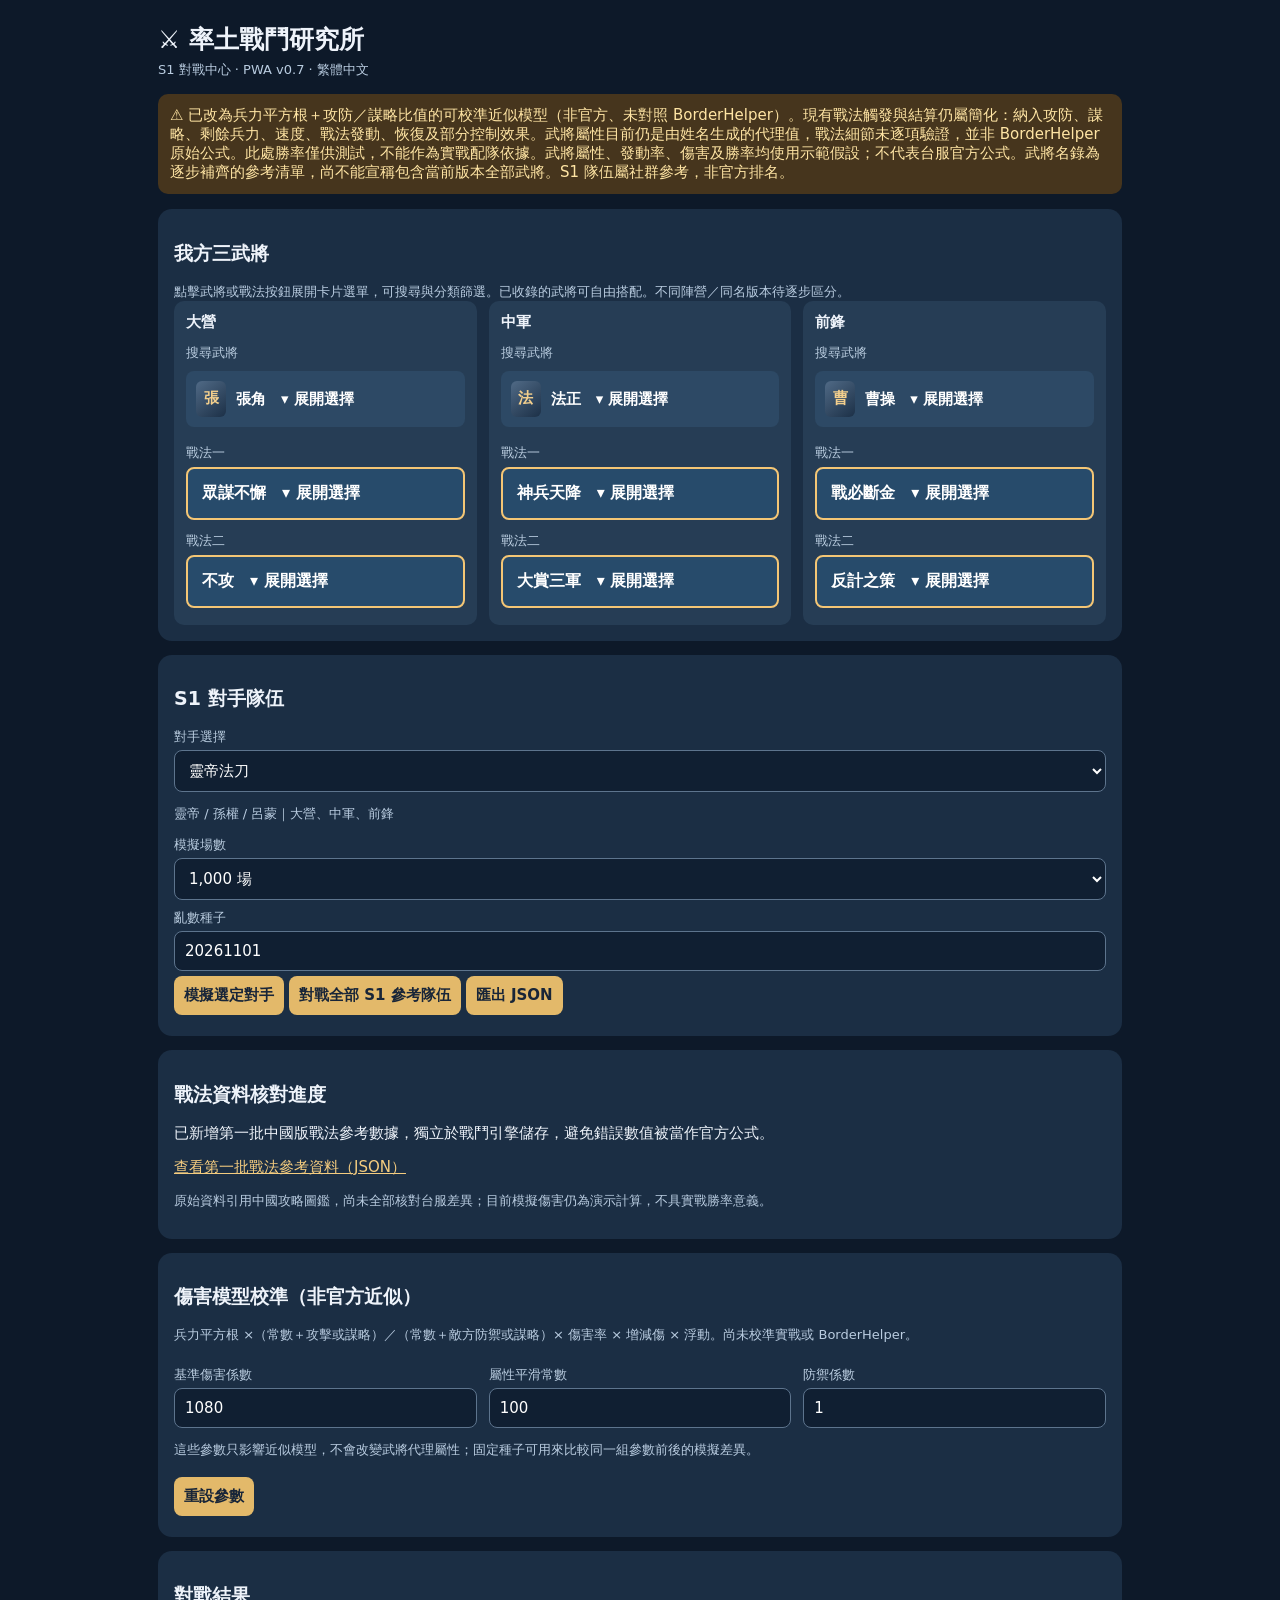
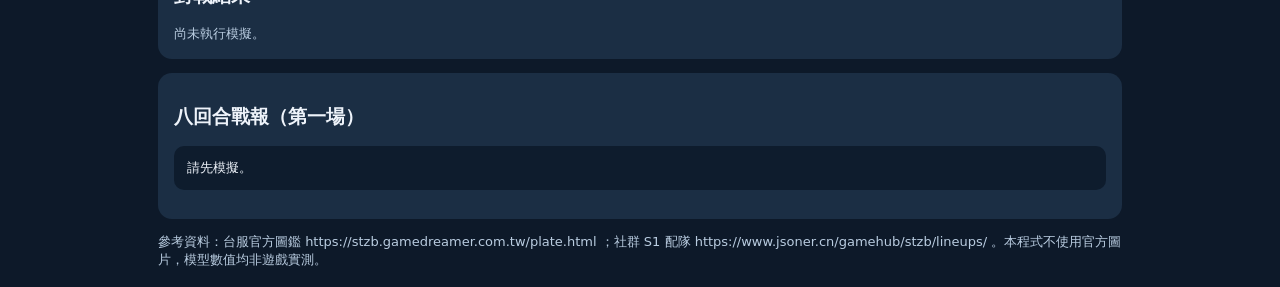
==== stzb-pwa/index.html @ 6e1d0555 "Add interactive calibration controls to experimental sqrt-damage engine" ====
<!doctype html><html lang="zh-Hant"><head><meta charset="utf-8"><meta name="viewport" content="width=device-width,initial-scale=1"><meta name="theme-color" content="#182b43"><link rel="manifest" href="./manifest.webmanifest"><link rel="icon" href="./icon.svg"><title>率土戰鬥研究所 S1</title><style>
*{box-sizing:border-box}body{margin:0;background:#0d1929;color:#eef3fa;font:15px system-ui,'Noto Sans TC',sans-serif}main{max-width:1000px;margin:auto;padding:18px}h1{font-size:25px;margin:5px 0}h2{font-size:19px}section{background:#1b2e44;padding:16px;border-radius:14px;margin:14px 0}label{display:block;color:#b9ccdf;font-size:13px;margin:9px 0 4px}select,input,button{padding:10px;border-radius:8px;border:1px solid #5d748d;font:inherit}select,input{width:100%;background:#101f32;color:white}button{background:#e3b96a;color:#182538;border:0;font-weight:700;cursor:pointer;margin:5px 5px 5px 0}.grid{display:grid;grid-template-columns:repeat(3,minmax(0,1fr));gap:12px}.unit{background:#263d55;border-radius:10px;padding:12px}.muted{color:#b9cce0;font-size:13px}.warn{background:#46351d;padding:12px;border-radius:10px;color:#ffe5a4}.stats{display:flex;flex-wrap:wrap;gap:12px}.stat{background:#29445e;border-radius:9px;padding:12px;min-width:130px}.stat strong{display:block;font-size:22px}pre{white-space:pre-wrap;background:#0e1c2d;padding:13px;border-radius:10px;max-height:600px;overflow:auto;font-size:13px}table{width:100%;border-collapse:collapse;font-size:13px}td,th{padding:8px;border-bottom:1px solid #466078;text-align:left}small{color:#c9d6e2}@media(max-width:720px){.grid{grid-template-columns:1fr}h1{font-size:22px}}</style><style>.heroPick{background:#2d4965;color:white;width:100%;text-align:left}.heroOverlay{position:fixed;inset:0;background:#07101ce8;z-index:99;display:none;padding:15px;overflow:auto}.heroPanel{max-width:780px;margin:auto;background:#1b2e44;padding:16px;border-radius:15px}.heroCards{display:grid;grid-template-columns:repeat(auto-fill,minmax(105px,1fr));gap:9px;max-height:65vh;overflow:auto}.heroCard{display:flex;flex-direction:column;align-items:center;gap:7px;background:#29415b;color:#fff;border:1px solid #5c7794}.heroFace{display:grid;place-items:center;background:linear-gradient(140deg,#506a86,#1c3047);color:#f3cf8d;width:70px;height:80px;font-size:25px;border-radius:6px}.heroPick .heroFace{display:inline-grid;width:30px;height:36px;font-size:15px;margin-right:10px}.heroTabs{display:flex;flex-wrap:wrap;gap:4px}.heroTabs button{background:#304b68;color:white}.heroTabs .on{background:#e3b96a;color:#182538}</style><style>#team select[id^="t"]{display:none!important}.tacticPick{display:block!important;border:2px solid #f4c675!important;padding:14px!important;font-size:16px!important;background:#274b6b!important;color:#fff!important}#team .unit label{margin-top:12px}</style><script src="./battle-engine.js"></script></head><body><main><h1>⚔️ 率土戰鬥研究所</h1><div class="muted">S1 對戰中心 · PWA v0.7 · 繁體中文</div><p class="warn">⚠️ 已改為兵力平方根＋攻防／謀略比值的可校準近似模型（非官方、未對照 BorderHelper）。現有戰法觸發與結算仍屬簡化：納入攻防、謀略、剩餘兵力、速度、戰法發動、恢復及部分控制效果。武將屬性目前仍是由姓名生成的代理值，戰法細節未逐項驗證，並非 BorderHelper 原始公式。此處勝率僅供測試，不能作為實戰配隊依據。武將屬性、發動率、傷害及勝率均使用示範假設；不代表台服官方公式。武將名錄為逐步補齊的參考清單，尚不能宣稱包含當前版本全部武將。S1 隊伍屬社群參考，非官方排名。</p>
<section><h2>我方三武將</h2><div class="muted">點擊武將或戰法按鈕展開卡片選單，可搜尋與分類篩選。已收錄的武將可自由搭配。不同陣營／同名版本待逐步區分。</div><div class="grid" id="team"></div></section>
<section><h2>S1 對手隊伍</h2><label>對手選擇</label><select id="enemy"></select><p class="muted" id="enemyinfo"></p><label>模擬場數</label><select id="runs"><option value="1">1 場</option><option value="100">100 場</option><option value="1000" selected>1,000 場</option></select><label>亂數種子</label><input id="seed" type="number" value="20261101"><button id="run">模擬選定對手</button><button id="all">對戰全部 S1 參考隊伍</button><button id="export">匯出 JSON</button></section>
<section><h2>戰法資料核對進度</h2><p>已新增第一批中國版戰法參考數據，獨立於戰鬥引擎儲存，避免錯誤數值被當作官方公式。</p><p><a style="color:#f4cc7f" href="./tactic-reference-batch1.json" target="_blank" rel="noopener">查看第一批戰法參考資料（JSON）</a></p><p class="muted">原始資料引用中國攻略圖鑑，尚未全部核對台服差異；目前模擬傷害仍為演示計算，不具實戰勝率意義。</p></section><section><h2>傷害模型校準（非官方近似）</h2><p class="muted">兵力平方根 ×（常數＋攻擊或謀略）／（常數＋敵方防禦或謀略）× 傷害率 × 增減傷 × 浮動。尚未校準實戰或 BorderHelper。</p><div class="grid"><div><label for="calBase">基準傷害係數</label><input id="calBase" type="number" min="100" max="5000" step="10" value="1080"></div><div><label for="calOffset">屬性平滑常數</label><input id="calOffset" type="number" min="1" max="1000" value="100"></div><div><label for="calDef">防禦係數</label><input id="calDef" type="number" min="0.1" max="5" step="0.05" value="1"></div></div><p class="muted">這些參數只影響近似模型，不會改變武將代理屬性；固定種子可用來比較同一組參數前後的模擬差異。</p><button type="button" id="resetCalibration">重設參數</button></section><section><h2>對戰結果</h2><div id="results" class="muted">尚未執行模擬。</div></section><section><h2>八回合戰報（第一場）</h2><pre id="report">請先模擬。</pre></section>
<footer class="muted">參考資料：台服官方圖鑑 https://stzb.gamedreamer.com.tw/plate.html ；社群 S1 配隊 https://www.jsoner.cn/gamehub/stzb/lineups/ 。本程式不使用官方圖片，模型數值均非遊戲實測。</footer></main><script>
'use strict';
const names='夏侯惇XP,獻帝,十常侍,呂布,蔡文姬,貂蟬,袁紹,盧植,張角,董卓,賈詡,馬超,甄洛,劉備,諸葛亮,趙雲,張飛,曹操,荀彧,曹丕,關羽,張遼,王異,張春華,孫權,周瑜,周姬,孫堅,甘寧,呂蒙,孫尚香,何太后,王美人,皇甫嵩,朱儁,張奐,鮑信,董姬,嚴氏,法正,太史慈,靈帝,黃月英,陸遜,周泰,陸抗,祝融夫人,馬雲祿,郭嘉,張寧,張梁,司馬懿,龐統,姜維,黃忠,馬岱,馬良,魏延,曹純,張繡,木鹿大王,卞夫人,郝昭,張機,陳宮,沮授,公孫瓚,高順,張郃,許褚,典韋,徐晃,夏侯惇,夏侯淵,郭皇后,大喬,小喬,魯肅,程普,呂蒙,孫策,凌統,周瑜,朱然,孫魯班,陳到,關銀屏,徐庶,馬謖,張任,顏良,文醜,田豐,華雄,李儒,華佗,于吉,左慈,張寶'.split(',').filter((x,i,a)=>a.indexOf(x)===i).sort((a,b)=>a.localeCompare(b,'zh-Hant'));
const tactics='無,戰必斷金,不攻,反計之策,三軍之眾,大賞三軍,神兵天降,眾謀不懈,渾水摸魚,避其鋒芒,楚歌四起,十面埋伏,道行險阻,掎角之勢,重整旗鼓,步步為營,妖術,先驅突擊,健卒不殆,壘實迎擊,兼弱攻昧,河內世澤,桃園結義,回馬,始計,絕水遏敵,大火,伐謀,長兵方陣,攻其不備'.split(',');
const opponents=[
{name:'靈帝法刀',g:['靈帝','孫權','呂蒙'],t:[['道行險阻','兼弱攻昧'],['神兵天降','大賞三軍'],['反計之策','掎角之勢']]},
{name:'蜀步續航',g:['黃月英','劉備','趙雲'],t:[['重整旗鼓','避其鋒芒'],['步步為營','妖術'],['健卒不殆','壘實迎擊']]},
{name:'吳弓都督',g:['周瑜','陸遜','呂蒙'],t:[['楚歌四起','十面埋伏'],['渾水摸魚','大火'],['反計之策','掎角之勢']]},
{name:'靈帝孫權朱儁',g:['靈帝','孫權','朱儁'],t:[['伐謀','掎角之勢'],['神兵天降','大賞三軍'],['戰必斷金','道行險阻']]},
{name:'甄洛陸抗周泰',g:['甄洛','陸抗','周泰'],t:[['河內世澤','三軍之眾'],['桃園結義','反計之策'],['壘實迎擊','回馬']]},
{name:'十常侍甄洛祝融',g:['十常侍','甄洛','祝融夫人'],t:[['道行險阻','河內世澤'],['大賞三軍','反計之策'],['先驅突擊','健卒不殆']]},
{name:'靈帝呂蒙何太后',g:['靈帝','呂蒙','何太后'],t:[['道行險阻','兼弱攻昧'],['反計之策','掎角之勢'],['神兵天降','大賞三軍']]}
];
const $=s=>document.querySelector(s);const escape=s=>String(s).replace(/[&<>"']/g,c=>({'&':'&amp;','<':'&lt;','>':'&gt;','"':'&quot;',"'":'&#39;'}[c]));const opt=(a,v)=>a.map(x=>'<option '+(x===v?'selected':'')+'>'+escape(x)+'</option>').join('');
const defaults=[['張角','眾謀不懈','不攻'],['法正','神兵天降','大賞三軍'],['曹操','戰必斷金','反計之策']];
$('#team').innerHTML=defaults.map((d,i)=>'<div class="unit"><strong>'+['大營','中軍','前鋒'][i]+'</strong><label>搜尋武將</label><input list="heroes" id="g'+i+'" value="'+d[0]+'"><label>戰法一</label><select id="t'+i+'a">'+opt(tactics,d[1])+'</select><label>戰法二</label><select id="t'+i+'b">'+opt(tactics,d[2])+'</select></div>').join('');
const dl=document.createElement('datalist');dl.id='heroes';dl.innerHTML=names.map(x=>'<option value="'+escape(x)+'"></option>').join('');document.body.append(dl);
$('#enemy').innerHTML=opponents.map((o,i)=>'<option value="'+i+'">'+o.name+'</option>').join('');
$('#enemy').onchange=()=>{let o=opponents[+$('#enemy').value];$('#enemyinfo').textContent=o.g.join(' / ')+'｜大營、中軍、前鋒'};
$('#enemy').onchange();
function rng(seed){return()=>{seed=(Math.imul(1664525,seed)+1013904223)>>>0;return seed/4294967296}}
function model(team,op,r,verbose){return window.BattleEngine.simulate(team,op,r,verbose,{base:+$('#calBase').value,offset:+$('#calOffset').value,defenseFactor:+$('#calDef').value})}
$('#resetCalibration').onclick=()=>{$('#calBase').value=1080;$('#calOffset').value=100;$('#calDef').value=1};let latest=null;function teamNow(){let t=defaults.map((_,i)=>({name:$('#g'+i).value.trim(),tactics:[$('#t'+i+'a').value,$('#t'+i+'b').value]}));if(t.some(x=>!names.includes(x.name)))throw Error('請從已收錄武將名錄選擇有效武將');if(new Set(t.map(x=>x.name)).size!==3)throw Error('三名武將不可重複');return t}
function calculate(all){let team;try{team=teamNow()}catch(e){alert(e.message);return}let n=+$('#runs').value,seed=Number($('#seed').value)||1,targets=all?opponents:[opponents[+$('#enemy').value]],records=[];for(let j=0;j<targets.length;j++){let o=targets[j],r=rng(seed+j*100003),wins=0,draws=0,dmg=0,remain=0,first=null;for(let k=0;k<n;k++){let x=model(team,o,r,k===0);if(!first)first=x;wins+=x.win?1:0;draws+=x.draw?1:0;dmg+=x.ownDamage;remain+=x.ownHp}records.push({name:o.name,enemy:o.g,winRate:wins/n,drawRate:draws/n,meanDamage:Math.round(dmg/n),meanRemaining:Math.round(remain/n),first})}
latest={version:'0.7-sqrt-approximation',calibration:{base:+$('#calBase').value,offset:+$('#calOffset').value,defenseFactor:+$('#calDef').value},disclaimer:'全部傷害與勝率為未經驗證的示範模型，戰法標籤不等於實際模擬效果，不可視為台服真實勝率',team,seed,runs:n,records};$('#results').innerHTML='<div class="muted">下列勝率只反映示範引擎，不代表遊戲實戰。</div><table><thead><tr><th>對手</th><th>模型勝率*</th><th>平均傷害</th><th>剩餘兵力</th></tr></thead><tbody>'+records.map(x=>'<tr><td>'+escape(x.name)+'</td><td>'+Math.round(x.winRate*100)+'%</td><td>'+x.meanDamage+'</td><td>'+x.meanRemaining+'</td></tr>').join('')+'</tbody></table><small>*示範模型：以八回合後雙方剩餘兵力比較，不是遊戲實際勝負判定。</small>';$('#report').textContent=records[0].first.log.join('\n')+'\n\n我方剩餘：'+records[0].first.ownHp+'；敵方剩餘：'+records[0].first.enemyHp;}
$('#run').onclick=()=>calculate(false);$('#all').onclick=()=>calculate(true);$('#export').onclick=()=>{if(!latest){alert('請先執行模擬');return}let u=URL.createObjectURL(new Blob([JSON.stringify(latest,null,2)],{type:'application/json'})),a=document.createElement('a');a.href=u;a.download='stzb-s1-experimental-report.json';a.click();setTimeout(()=>URL.revokeObjectURL(u),1000)};
if('serviceWorker'in navigator)navigator.serviceWorker.register('./sw.js').catch(()=>{});
</script><script>
(function(){
const factions={魏:'夏侯惇XP 曹操 曹丕 曹純 夏侯惇 夏侯淵 郭嘉 荀彧 司馬懿 張遼 張春華 王異 典韋 許褚 徐晃 張郃 卞夫人 郝昭',蜀:'劉備 諸葛亮 趙雲 張飛 關羽 黃月英 龐統 姜維 黃忠 馬岱 馬良 魏延 徐庶 關銀屏 法正 馬雲祿',吳:'孫權 周瑜 孫堅 甘寧 呂蒙 孫尚香 陸遜 周泰 陸抗 大喬 小喬 魯肅 程普 孫策 凌統 朱然 太史慈',群:'呂布 貂蟬 袁紹 張角 董卓 賈詡 張寧 張梁 張寶 公孫瓚 沮授 田豐 顏良 文醜 華雄 李儒 陳宮 高順 張繡 木鹿大王 祝融夫人',漢:'靈帝 獻帝 十常侍 蔡文姬 何太后 皇甫嵩 朱儁 盧植 張機'};
const faction=n=>Object.keys(factions).find(k=>factions[k].split(' ').includes(n))||'其他';
const modal=document.createElement('div');modal.className='heroOverlay';modal.innerHTML='<div class="heroPanel"><h2>選擇武將 <button id="closeHero" style="float:right">關閉 ✕</button></h2><input id="findHero" placeholder="搜尋武將名稱"><div class="heroTabs" id="heroTabs"></div><div class="heroCards" id="heroCards"></div><p class="muted">卡面圖片待確認來源及使用授權，可自行為武將上傳遊戲截圖作為本機卡面；圖片僅儲存在此瀏覽器，不會上傳 GitHub。目前先試接中國攻略站可核對的夏侯惇XP（節氣畫像）參考圖，可能因來源防盜鏈而無法顯示；其他武將仍待逐一對照。圖片著作權屬原權利人。<input type="file" id="heroPhoto" accept="image/*" style="display:none"><button id="uploadHeroPhoto" type="button">為選中武將加入照片</button><span id="photoStatus"></span></p></div>';document.body.append(modal);
let slot=0,group='全部',selectedHero='張角';const externalPortraits={'夏侯惇XP':'https://media.9game.cn/gamebase/20250611/32ca6a79d7a14cb3b407dc1818ef8826.jpg'};const photos=()=>{try{return JSON.parse(localStorage.getItem('stzbHeroPhotos')||'{}')}catch{return {}}};const face=n=>{const src=photos()[n]||externalPortraits[n];return src?'<img src="'+src+'" alt="'+n+' 參考圖片" loading="lazy" referrerpolicy="no-referrer" onerror="this.replaceWith(document.createTextNode(this.alt.slice(0,1)))" style="width:100%;height:100%;object-fit:cover;border-radius:6px">':n[0]};
document.querySelectorAll('#team input[id^="g"]').forEach(inp=>{const b=document.createElement('button');b.type='button';b.className='heroPick';b.innerHTML='<span class="heroFace">'+face(inp.value)+'</span><span>'+inp.value+'　▾ 展開選擇</span>';inp.type='hidden';inp.after(b);b.onclick=()=>{slot=Number(inp.id.slice(1));group='全部';document.querySelector('#findHero').value='';draw();modal.style.display='block'};});
function draw(){const q=document.querySelector('#findHero').value.trim();document.querySelector('#heroTabs').innerHTML=['全部','魏','蜀','吳','群','漢','其他'].map(k=>'<button data-f="'+k+'" class="'+(k===group?'on':'')+'">'+k+'</button>').join('');document.querySelector('#heroCards').innerHTML=names.filter(n=>(group==='全部'||faction(n)===group)&&n.includes(q)).map(n=>'<button class="heroCard" data-name="'+n+'"><span class="heroFace">'+n[0]+'</span><b>'+n+'</b><small>'+faction(n)+'</small></button>').join('')||'查無武將';}
document.querySelector('#heroTabs').onclick=e=>{const b=e.target.closest('[data-f]');if(b){group=b.dataset.f;draw()}};
document.querySelector('#heroCards').onclick=e=>{const b=e.target.closest('[data-name]');if(!b)return;const n=b.dataset.name;selectedHero=n;const inp=document.querySelector('#g'+slot);inp.value=n;inp.nextElementSibling.innerHTML='<span class="heroFace">'+face(n)+'</span><span>'+n+'　▾ 展開選擇</span>';modal.style.display='none'};
document.querySelector('#uploadHeroPhoto').onclick=()=>{selectedHero=document.querySelector('#g'+slot).value;document.querySelector('#heroPhoto').click()};document.querySelector('#heroPhoto').onchange=async e=>{const file=e.target.files[0];if(!file)return;if(!file.type.startsWith('image/')){alert('請選擇圖片');return}try{const bitmap=await createImageBitmap(file),canvas=document.createElement('canvas');const scale=Math.min(1,240/bitmap.width,320/bitmap.height);canvas.width=Math.max(1,Math.round(bitmap.width*scale));canvas.height=Math.max(1,Math.round(bitmap.height*scale));canvas.getContext('2d').drawImage(bitmap,0,0,canvas.width,canvas.height);bitmap.close();const all=photos();all[selectedHero]=canvas.toDataURL('image/jpeg',.68);localStorage.setItem('stzbHeroPhotos',JSON.stringify(all));document.querySelector('#photoStatus').textContent=' 已儲存 '+selectedHero+' 的本機照片';draw();document.querySelectorAll('#team input[id^="g"]').forEach(inp=>{inp.nextElementSibling.querySelector('.heroFace').innerHTML=face(inp.value)})}catch(err){alert('圖片儲存失敗，可能是瀏覽器儲存空間不足')}};document.querySelector('#findHero').oninput=draw;document.querySelector('#closeHero').onclick=()=>modal.style.display='none';modal.onclick=e=>{if(e.target===modal)modal.style.display='none'};
})();
</script><style>
.tacticPick{width:100%;text-align:left;background:#304d6a;color:#fff;display:flex;align-items:center;justify-content:space-between}.tacticOverlay{position:fixed;inset:0;background:#07101ce8;z-index:110;display:none;padding:14px;overflow:auto}.tacticPanel{max-width:820px;margin:auto;background:#1b2e44;border-radius:16px;padding:16px}.tacticFilters{display:flex;gap:6px;flex-wrap:wrap;margin:8px 0}.tacticFilters button{background:#344f6c;color:white;padding:8px}.tacticFilters button.on{background:#e3b96a;color:#152334}.tacticCards{display:grid;grid-template-columns:repeat(auto-fill,minmax(170px,1fr));gap:9px;max-height:50vh;overflow:auto}.tacticCard{background:#29435d;color:white;border:1px solid #58738e;text-align:left;min-height:85px}.tacticCard b,.tacticCard small{display:block}.tacticCard small{font-size:12px;color:#d3dce6;margin-top:5px}
.tacticCard{display:flex;flex-direction:column;gap:5px;align-items:flex-start;min-height:165px;border-radius:12px;background:linear-gradient(145deg,#365978,#1d344d);border:1px solid #7790a6}.tacticIcon{display:grid;place-items:center;font-size:30px;width:50px;height:50px;border:1px solid #94a7ba;border-radius:11px;background:#0f233a}.tacticExplanation{line-height:1.4;color:#e3edf7!important}.tacticStatus{margin-top:auto;color:#f3cb81!important}.tacticCards{grid-template-columns:repeat(auto-fill,minmax(175px,1fr))}.tacticCard:focus-visible{outline:3px solid #f4c675}
</style><script>
(function(){
const meta={
'無':['無','無','無','選擇不裝備戰法'],
'戰必斷金':['指揮','無','減益／控制','前3回合使敵軍群體機率陷入怯戰，無法普通攻擊'],
'大賞三軍':['指揮','無','增益','前3回合提高我軍群體攻擊與策略攻擊傷害'],
'三軍之眾':['主動','恢復','增益','需準備，對我軍單體進行多次兵力恢復'],
'壘實迎擊':['被動','恢復','增益／減益／控制','受普通攻擊時可恢復、淨化負面狀態、規避傷害，前鋒或中軍可援護'],
'河內世澤':['主動','複合','傷害／減益／控制／持續傷害','隨機施放兩組戰法效果，可能含策略傷害及控制'],
'桃園結義':['指揮','恢復／謀略','傷害／增益／援護','前4回合恢復；後4回合攻擊兵力最低敵方；同陣營時觸發交替援護；各服版本數值與傷害屬性可能不同']
};
const typeOpts=['全部','主動','被動','指揮','追擊','無','待核對'],damageOpts=['全部','物理','謀略','恢復','無'],effectOpts=['全部','傷害','增益','減益','控制','持續傷害','反擊','無'];
const overlay=document.createElement('div');overlay.className='tacticOverlay';overlay.innerHTML='<div class="tacticPanel"><h2>選擇戰法 <button id="closeTactic" style="float:right">關閉 ✕</button></h2><input id="findTactic" placeholder="搜尋戰法名稱"><label>戰法類型</label><div id="typeTabs" class="tacticFilters"></div><label>傷害／效果類型</label><div id="damageTabs" class="tacticFilters"></div><label>增益／減益類型</label><div id="effectTabs" class="tacticFilters"></div><div class="tacticCards" id="tacticCards"></div><p class="muted">目前僅6項戰法對照外部圖鑑，其他顯示「待核對」，並不代表戰法不存在。圖示是自製分類符號，不是遊戲官方圖案。跨服版本效果可能有差異；本模擬引擎尚未據此更新計算公式。</p></div>';document.body.append(overlay);
let current=null,kind='全部',damage='全部',effect='全部';
document.querySelectorAll('#team select[id^="t"]').forEach(sel=>{const b=document.createElement('button');b.type='button';b.className='tacticPick';b.textContent=sel.value+'　▾ 展開選擇';sel.style.display='none';sel.after(b);b.onclick=()=>{current=sel;kind='全部';damage='全部';effect='全部';document.querySelector('#findTactic').value='';render();overlay.style.display='block'}});
function buttons(id,arr,value,key){document.querySelector(id).innerHTML=arr.map(x=>'<button type="button" data-'+key+'="'+x+'" class="'+(x===value?'on':'')+'">'+x+'</button>').join('')}
function render(){buttons('#typeTabs',typeOpts,kind,'kind');buttons('#damageTabs',damageOpts,damage,'damage');buttons('#effectTabs',effectOpts,effect,'effect');const q=document.querySelector('#findTactic').value.trim();document.querySelector('#tacticCards').innerHTML=tactics.filter(n=>{const m=meta[n]||['待核對','待核對','待核對','資料尚待逐條核實'];return n.includes(q)&&(kind==='全部'||m[0]===kind)&&(damage==='全部'||m[1].includes(damage))&&(effect==='全部'||m[2].includes(effect))}).map(n=>{const m=meta[n]||['待核對','待核對','待核對','資料尚待逐條核實'];return '<button type="button" class="tacticCard" data-tactic="'+n+'"><span class="tacticIcon">'+(m[0]==='待核對'?'❔':m[1].includes('恢復')?'💚':m[2].includes('控制')?'🌀':m[2].includes('傷害')?'⚔️':m[2].includes('增益')?'🛡️':'📜')+'</span><b>'+n+'</b><small>'+m.slice(0,3).join(' · ')+'</small><small class="tacticExplanation">'+m[3]+'</small><small class="tacticStatus">'+(m[0]==='待核對'?'待核對':'已對照參考圖鑑')+'</small></button>'}).join('')||'<p class="muted">找不到符合條件的戰法</p>'}
document.querySelector('#typeTabs').onclick=e=>{const b=e.target.closest('[data-kind]');if(b){kind=b.dataset.kind;render()}};
document.querySelector('#damageTabs').onclick=e=>{const b=e.target.closest('[data-damage]');if(b){damage=b.dataset.damage;render()}};
document.querySelector('#effectTabs').onclick=e=>{const b=e.target.closest('[data-effect]');if(b){effect=b.dataset.effect;render()}};
document.querySelector('#tacticCards').onclick=e=>{const b=e.target.closest('[data-tactic]');if(!b)return;current.value=b.dataset.tactic;current.nextElementSibling.textContent=current.value+'　▾ 展開選擇';overlay.style.display='none'};
document.querySelector('#findTactic').oninput=render;document.querySelector('#closeTactic').onclick=()=>overlay.style.display='none';overlay.onclick=e=>{if(e.target===overlay)overlay.style.display='none'};
})();
</script></body></html>
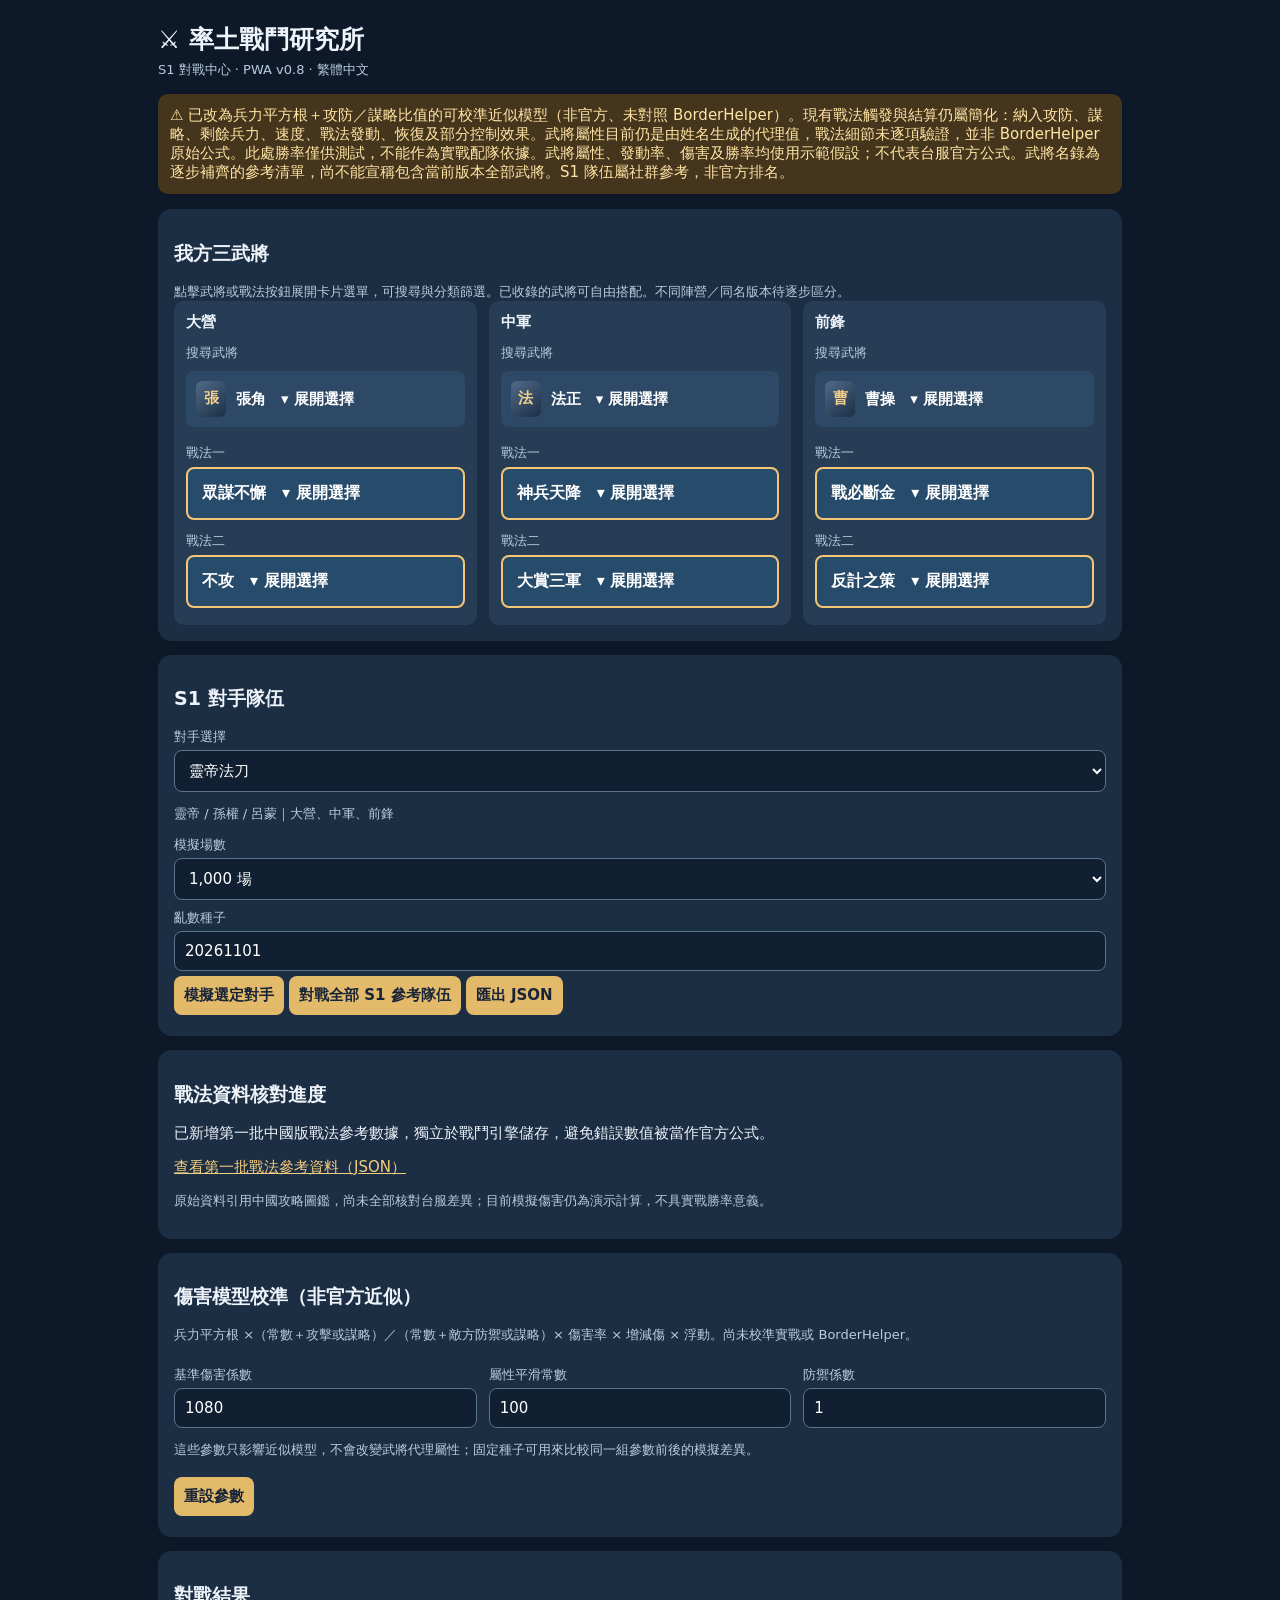
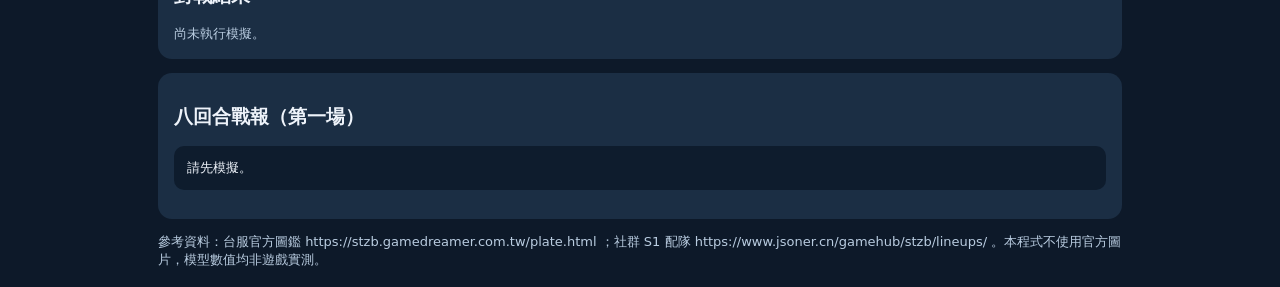
==== commit c298b3f8: "Add configurable enemy trio and tactic card pickers in battle simulator" ====
--- a/stzb-pwa/index.html
+++ b/stzb-pwa/index.html
@@ -1,7 +1,7 @@
 <!doctype html><html lang="zh-Hant"><head><meta charset="utf-8"><meta name="viewport" content="width=device-width,initial-scale=1"><meta name="theme-color" content="#182b43"><link rel="manifest" href="./manifest.webmanifest"><link rel="icon" href="./icon.svg"><title>率土戰鬥研究所 S1</title><style>
-*{box-sizing:border-box}body{margin:0;background:#0d1929;color:#eef3fa;font:15px system-ui,'Noto Sans TC',sans-serif}main{max-width:1000px;margin:auto;padding:18px}h1{font-size:25px;margin:5px 0}h2{font-size:19px}section{background:#1b2e44;padding:16px;border-radius:14px;margin:14px 0}label{display:block;color:#b9ccdf;font-size:13px;margin:9px 0 4px}select,input,button{padding:10px;border-radius:8px;border:1px solid #5d748d;font:inherit}select,input{width:100%;background:#101f32;color:white}button{background:#e3b96a;color:#182538;border:0;font-weight:700;cursor:pointer;margin:5px 5px 5px 0}.grid{display:grid;grid-template-columns:repeat(3,minmax(0,1fr));gap:12px}.unit{background:#263d55;border-radius:10px;padding:12px}.muted{color:#b9cce0;font-size:13px}.warn{background:#46351d;padding:12px;border-radius:10px;color:#ffe5a4}.stats{display:flex;flex-wrap:wrap;gap:12px}.stat{background:#29445e;border-radius:9px;padding:12px;min-width:130px}.stat strong{display:block;font-size:22px}pre{white-space:pre-wrap;background:#0e1c2d;padding:13px;border-radius:10px;max-height:600px;overflow:auto;font-size:13px}table{width:100%;border-collapse:collapse;font-size:13px}td,th{padding:8px;border-bottom:1px solid #466078;text-align:left}small{color:#c9d6e2}@media(max-width:720px){.grid{grid-template-columns:1fr}h1{font-size:22px}}</style><style>.heroPick{background:#2d4965;color:white;width:100%;text-align:left}.heroOverlay{position:fixed;inset:0;background:#07101ce8;z-index:99;display:none;padding:15px;overflow:auto}.heroPanel{max-width:780px;margin:auto;background:#1b2e44;padding:16px;border-radius:15px}.heroCards{display:grid;grid-template-columns:repeat(auto-fill,minmax(105px,1fr));gap:9px;max-height:65vh;overflow:auto}.heroCard{display:flex;flex-direction:column;align-items:center;gap:7px;background:#29415b;color:#fff;border:1px solid #5c7794}.heroFace{display:grid;place-items:center;background:linear-gradient(140deg,#506a86,#1c3047);color:#f3cf8d;width:70px;height:80px;font-size:25px;border-radius:6px}.heroPick .heroFace{display:inline-grid;width:30px;height:36px;font-size:15px;margin-right:10px}.heroTabs{display:flex;flex-wrap:wrap;gap:4px}.heroTabs button{background:#304b68;color:white}.heroTabs .on{background:#e3b96a;color:#182538}</style><style>#team select[id^="t"]{display:none!important}.tacticPick{display:block!important;border:2px solid #f4c675!important;padding:14px!important;font-size:16px!important;background:#274b6b!important;color:#fff!important}#team .unit label{margin-top:12px}</style><script src="./battle-engine.js"></script></head><body><main><h1>⚔️ 率土戰鬥研究所</h1><div class="muted">S1 對戰中心 · PWA v0.7 · 繁體中文</div><p class="warn">⚠️ 已改為兵力平方根＋攻防／謀略比值的可校準近似模型（非官方、未對照 BorderHelper）。現有戰法觸發與結算仍屬簡化：納入攻防、謀略、剩餘兵力、速度、戰法發動、恢復及部分控制效果。武將屬性目前仍是由姓名生成的代理值，戰法細節未逐項驗證，並非 BorderHelper 原始公式。此處勝率僅供測試，不能作為實戰配隊依據。武將屬性、發動率、傷害及勝率均使用示範假設；不代表台服官方公式。武將名錄為逐步補齊的參考清單，尚不能宣稱包含當前版本全部武將。S1 隊伍屬社群參考，非官方排名。</p>
+*{box-sizing:border-box}body{margin:0;background:#0d1929;color:#eef3fa;font:15px system-ui,'Noto Sans TC',sans-serif}main{max-width:1000px;margin:auto;padding:18px}h1{font-size:25px;margin:5px 0}h2{font-size:19px}section{background:#1b2e44;padding:16px;border-radius:14px;margin:14px 0}label{display:block;color:#b9ccdf;font-size:13px;margin:9px 0 4px}select,input,button{padding:10px;border-radius:8px;border:1px solid #5d748d;font:inherit}select,input{width:100%;background:#101f32;color:white}button{background:#e3b96a;color:#182538;border:0;font-weight:700;cursor:pointer;margin:5px 5px 5px 0}.grid{display:grid;grid-template-columns:repeat(3,minmax(0,1fr));gap:12px}.unit{background:#263d55;border-radius:10px;padding:12px}.muted{color:#b9cce0;font-size:13px}.warn{background:#46351d;padding:12px;border-radius:10px;color:#ffe5a4}.stats{display:flex;flex-wrap:wrap;gap:12px}.stat{background:#29445e;border-radius:9px;padding:12px;min-width:130px}.stat strong{display:block;font-size:22px}pre{white-space:pre-wrap;background:#0e1c2d;padding:13px;border-radius:10px;max-height:600px;overflow:auto;font-size:13px}table{width:100%;border-collapse:collapse;font-size:13px}td,th{padding:8px;border-bottom:1px solid #466078;text-align:left}small{color:#c9d6e2}@media(max-width:720px){.grid{grid-template-columns:1fr}h1{font-size:22px}}</style><style>.heroPick{background:#2d4965;color:white;width:100%;text-align:left}.heroOverlay{position:fixed;inset:0;background:#07101ce8;z-index:99;display:none;padding:15px;overflow:auto}.heroPanel{max-width:780px;margin:auto;background:#1b2e44;padding:16px;border-radius:15px}.heroCards{display:grid;grid-template-columns:repeat(auto-fill,minmax(105px,1fr));gap:9px;max-height:65vh;overflow:auto}.heroCard{display:flex;flex-direction:column;align-items:center;gap:7px;background:#29415b;color:#fff;border:1px solid #5c7794}.heroFace{display:grid;place-items:center;background:linear-gradient(140deg,#506a86,#1c3047);color:#f3cf8d;width:70px;height:80px;font-size:25px;border-radius:6px}.heroPick .heroFace{display:inline-grid;width:30px;height:36px;font-size:15px;margin-right:10px}.heroTabs{display:flex;flex-wrap:wrap;gap:4px}.heroTabs button{background:#304b68;color:white}.heroTabs .on{background:#e3b96a;color:#182538}</style><style>#team select[id^="t"],#customEnemyTeam select[id^="et"]{display:none!important}.tacticPick{display:block!important;border:2px solid #f4c675!important;padding:14px!important;font-size:16px!important;background:#274b6b!important;color:#fff!important}#team .unit label{margin-top:12px}</style><script src="./battle-engine.js"></script></head><body><main><h1>⚔️ 率土戰鬥研究所</h1><div class="muted">S1 對戰中心 · PWA v0.8 · 繁體中文</div><p class="warn">⚠️ 已改為兵力平方根＋攻防／謀略比值的可校準近似模型（非官方、未對照 BorderHelper）。現有戰法觸發與結算仍屬簡化：納入攻防、謀略、剩餘兵力、速度、戰法發動、恢復及部分控制效果。武將屬性目前仍是由姓名生成的代理值，戰法細節未逐項驗證，並非 BorderHelper 原始公式。此處勝率僅供測試，不能作為實戰配隊依據。武將屬性、發動率、傷害及勝率均使用示範假設；不代表台服官方公式。武將名錄為逐步補齊的參考清單，尚不能宣稱包含當前版本全部武將。S1 隊伍屬社群參考，非官方排名。</p>
 <section><h2>我方三武將</h2><div class="muted">點擊武將或戰法按鈕展開卡片選單，可搜尋與分類篩選。已收錄的武將可自由搭配。不同陣營／同名版本待逐步區分。</div><div class="grid" id="team"></div></section>
-<section><h2>S1 對手隊伍</h2><label>對手選擇</label><select id="enemy"></select><p class="muted" id="enemyinfo"></p><label>模擬場數</label><select id="runs"><option value="1">1 場</option><option value="100">100 場</option><option value="1000" selected>1,000 場</option></select><label>亂數種子</label><input id="seed" type="number" value="20261101"><button id="run">模擬選定對手</button><button id="all">對戰全部 S1 參考隊伍</button><button id="export">匯出 JSON</button></section>
+<section><h2>S1 對手隊伍</h2><label>對手選擇</label><select id="enemy"></select><p class="muted" id="enemyinfo"></p><div id="customEnemyWrap" hidden><h3>自訂敵軍：大營／中軍／前鋒</h3><p class="muted">點擊卡片選武將與戰法，使用與我方相同的圖像式選單。</p><div class="grid" id="customEnemyTeam"></div></div><label>模擬場數</label><select id="runs"><option value="1">1 場</option><option value="100">100 場</option><option value="1000" selected>1,000 場</option></select><label>亂數種子</label><input id="seed" type="number" value="20261101"><button id="run">模擬選定對手</button><button id="all">對戰全部 S1 參考隊伍</button><button id="export">匯出 JSON</button></section>
 <section><h2>戰法資料核對進度</h2><p>已新增第一批中國版戰法參考數據，獨立於戰鬥引擎儲存，避免錯誤數值被當作官方公式。</p><p><a style="color:#f4cc7f" href="./tactic-reference-batch1.json" target="_blank" rel="noopener">查看第一批戰法參考資料（JSON）</a></p><p class="muted">原始資料引用中國攻略圖鑑，尚未全部核對台服差異；目前模擬傷害仍為演示計算，不具實戰勝率意義。</p></section><section><h2>傷害模型校準（非官方近似）</h2><p class="muted">兵力平方根 ×（常數＋攻擊或謀略）／（常數＋敵方防禦或謀略）× 傷害率 × 增減傷 × 浮動。尚未校準實戰或 BorderHelper。</p><div class="grid"><div><label for="calBase">基準傷害係數</label><input id="calBase" type="number" min="100" max="5000" step="10" value="1080"></div><div><label for="calOffset">屬性平滑常數</label><input id="calOffset" type="number" min="1" max="1000" value="100"></div><div><label for="calDef">防禦係數</label><input id="calDef" type="number" min="0.1" max="5" step="0.05" value="1"></div></div><p class="muted">這些參數只影響近似模型，不會改變武將代理屬性；固定種子可用來比較同一組參數前後的模擬差異。</p><button type="button" id="resetCalibration">重設參數</button></section><section><h2>對戰結果</h2><div id="results" class="muted">尚未執行模擬。</div></section><section><h2>八回合戰報（第一場）</h2><pre id="report">請先模擬。</pre></section>
 <footer class="muted">參考資料：台服官方圖鑑 https://stzb.gamedreamer.com.tw/plate.html ；社群 S1 配隊 https://www.jsoner.cn/gamehub/stzb/lineups/ 。本程式不使用官方圖片，模型數值均非遊戲實測。</footer></main><script>
 'use strict';
@@ -20,14 +20,17 @@
 const defaults=[['張角','眾謀不懈','不攻'],['法正','神兵天降','大賞三軍'],['曹操','戰必斷金','反計之策']];
 $('#team').innerHTML=defaults.map((d,i)=>'<div class="unit"><strong>'+['大營','中軍','前鋒'][i]+'</strong><label>搜尋武將</label><input list="heroes" id="g'+i+'" value="'+d[0]+'"><label>戰法一</label><select id="t'+i+'a">'+opt(tactics,d[1])+'</select><label>戰法二</label><select id="t'+i+'b">'+opt(tactics,d[2])+'</select></div>').join('');
 const dl=document.createElement('datalist');dl.id='heroes';dl.innerHTML=names.map(x=>'<option value="'+escape(x)+'"></option>').join('');document.body.append(dl);
-$('#enemy').innerHTML=opponents.map((o,i)=>'<option value="'+i+'">'+o.name+'</option>').join('');
-$('#enemy').onchange=()=>{let o=opponents[+$('#enemy').value];$('#enemyinfo').textContent=o.g.join(' / ')+'｜大營、中軍、前鋒'};
+$('#enemy').innerHTML=opponents.map((o,i)=>'<option value="'+i+'">'+o.name+'</option>').join('')+'<option value="custom">✦ 自訂對手（三武將＋戰法）</option>';
+const customDefaults=[['靈帝','道行險阻','兼弱攻昧'],['孫權','神兵天降','大賞三軍'],['呂蒙','反計之策','掎角之勢']];
+$('#customEnemyTeam').innerHTML=customDefaults.map((d,i)=>'<div class="unit"><strong>'+['敵軍大營','敵軍中軍','敵軍前鋒'][i]+'</strong><label>敵軍武將</label><input id="eg'+i+'" value="'+d[0]+'"><label>戰法一</label><select id="et'+i+'a">'+opt(tactics,d[1])+'</select><label>戰法二</label><select id="et'+i+'b">'+opt(tactics,d[2])+'</select></div>').join('');
+$('#enemy').onchange=()=>{const custom=$('#enemy').value==='custom';$('#customEnemyWrap').hidden=!custom;$('#enemyinfo').textContent=custom?'自行配置敵軍武將與兩個戰法；下方「模擬選定對手」會使用這隊。':opponents[+$('#enemy').value].g.join(' / ')+'｜大營、中軍、前鋒'};
 $('#enemy').onchange();
 function rng(seed){return()=>{seed=(Math.imul(1664525,seed)+1013904223)>>>0;return seed/4294967296}}
 function model(team,op,r,verbose){return window.BattleEngine.simulate(team,op,r,verbose,{base:+$('#calBase').value,offset:+$('#calOffset').value,defenseFactor:+$('#calDef').value})}
 $('#resetCalibration').onclick=()=>{$('#calBase').value=1080;$('#calOffset').value=100;$('#calDef').value=1};let latest=null;function teamNow(){let t=defaults.map((_,i)=>({name:$('#g'+i).value.trim(),tactics:[$('#t'+i+'a').value,$('#t'+i+'b').value]}));if(t.some(x=>!names.includes(x.name)))throw Error('請從已收錄武將名錄選擇有效武將');if(new Set(t.map(x=>x.name)).size!==3)throw Error('三名武將不可重複');return t}
-function calculate(all){let team;try{team=teamNow()}catch(e){alert(e.message);return}let n=+$('#runs').value,seed=Number($('#seed').value)||1,targets=all?opponents:[opponents[+$('#enemy').value]],records=[];for(let j=0;j<targets.length;j++){let o=targets[j],r=rng(seed+j*100003),wins=0,draws=0,dmg=0,remain=0,first=null;for(let k=0;k<n;k++){let x=model(team,o,r,k===0);if(!first)first=x;wins+=x.win?1:0;draws+=x.draw?1:0;dmg+=x.ownDamage;remain+=x.ownHp}records.push({name:o.name,enemy:o.g,winRate:wins/n,drawRate:draws/n,meanDamage:Math.round(dmg/n),meanRemaining:Math.round(remain/n),first})}
-latest={version:'0.7-sqrt-approximation',calibration:{base:+$('#calBase').value,offset:+$('#calOffset').value,defenseFactor:+$('#calDef').value},disclaimer:'全部傷害與勝率為未經驗證的示範模型，戰法標籤不等於實際模擬效果，不可視為台服真實勝率',team,seed,runs:n,records};$('#results').innerHTML='<div class="muted">下列勝率只反映示範引擎，不代表遊戲實戰。</div><table><thead><tr><th>對手</th><th>模型勝率*</th><th>平均傷害</th><th>剩餘兵力</th></tr></thead><tbody>'+records.map(x=>'<tr><td>'+escape(x.name)+'</td><td>'+Math.round(x.winRate*100)+'%</td><td>'+x.meanDamage+'</td><td>'+x.meanRemaining+'</td></tr>').join('')+'</tbody></table><small>*示範模型：以八回合後雙方剩餘兵力比較，不是遊戲實際勝負判定。</small>';$('#report').textContent=records[0].first.log.join('\n')+'\n\n我方剩餘：'+records[0].first.ownHp+'；敵方剩餘：'+records[0].first.enemyHp;}
+function customOpponent(){const units=customDefaults.map((_,i)=>({name:$('#eg'+i).value.trim(),tactics:[$('#et'+i+'a').value,$('#et'+i+'b').value]}));if(units.some(u=>!names.includes(u.name)))throw Error('自訂敵方請從已收錄武將中選擇');if(new Set(units.map(u=>u.name)).size!==3)throw Error('敵方三名武將不可重複');return {name:'自訂對手',g:units.map(u=>u.name),t:units.map(u=>u.tactics)}}
+function calculate(all){let team,custom=null;try{team=teamNow();if(!all&&$('#enemy').value==='custom')custom=customOpponent()}catch(e){alert(e.message);return}let n=+$('#runs').value,seed=Number($('#seed').value)||1,targets=all?opponents:[custom||opponents[+$('#enemy').value]],records=[];for(let j=0;j<targets.length;j++){let o=targets[j],r=rng(seed+j*100003),wins=0,draws=0,dmg=0,remain=0,first=null;for(let k=0;k<n;k++){let x=model(team,o,r,k===0);if(!first)first=x;wins+=x.win?1:0;draws+=x.draw?1:0;dmg+=x.ownDamage;remain+=x.ownHp}records.push({name:o.name,enemy:o.g,enemyTactics:o.t,winRate:wins/n,drawRate:draws/n,meanDamage:Math.round(dmg/n),meanRemaining:Math.round(remain/n),first})}
+latest={version:'0.8-custom-opponent',calibration:{base:+$('#calBase').value,offset:+$('#calOffset').value,defenseFactor:+$('#calDef').value},disclaimer:'全部傷害與勝率為未經驗證的示範模型，戰法標籤不等於實際模擬效果，不可視為台服真實勝率',team,seed,runs:n,records};$('#results').innerHTML='<div class="muted">下列勝率只反映示範引擎，不代表遊戲實戰。</div><table><thead><tr><th>對手</th><th>模型勝率*</th><th>平均傷害</th><th>剩餘兵力</th></tr></thead><tbody>'+records.map(x=>'<tr><td>'+escape(x.name)+'</td><td>'+Math.round(x.winRate*100)+'%</td><td>'+x.meanDamage+'</td><td>'+x.meanRemaining+'</td></tr>').join('')+'</tbody></table><small>*示範模型：以八回合後雙方剩餘兵力比較，不是遊戲實際勝負判定。</small>';$('#report').textContent=records[0].first.log.join('\n')+'\n\n我方剩餘：'+records[0].first.ownHp+'；敵方剩餘：'+records[0].first.enemyHp;}
 $('#run').onclick=()=>calculate(false);$('#all').onclick=()=>calculate(true);$('#export').onclick=()=>{if(!latest){alert('請先執行模擬');return}let u=URL.createObjectURL(new Blob([JSON.stringify(latest,null,2)],{type:'application/json'})),a=document.createElement('a');a.href=u;a.download='stzb-s1-experimental-report.json';a.click();setTimeout(()=>URL.revokeObjectURL(u),1000)};
 if('serviceWorker'in navigator)navigator.serviceWorker.register('./sw.js').catch(()=>{});
 </script><script>
@@ -36,10 +39,10 @@
 const faction=n=>Object.keys(factions).find(k=>factions[k].split(' ').includes(n))||'其他';
 const modal=document.createElement('div');modal.className='heroOverlay';modal.innerHTML='<div class="heroPanel"><h2>選擇武將 <button id="closeHero" style="float:right">關閉 ✕</button></h2><input id="findHero" placeholder="搜尋武將名稱"><div class="heroTabs" id="heroTabs"></div><div class="heroCards" id="heroCards"></div><p class="muted">卡面圖片待確認來源及使用授權，可自行為武將上傳遊戲截圖作為本機卡面；圖片僅儲存在此瀏覽器，不會上傳 GitHub。目前先試接中國攻略站可核對的夏侯惇XP（節氣畫像）參考圖，可能因來源防盜鏈而無法顯示；其他武將仍待逐一對照。圖片著作權屬原權利人。<input type="file" id="heroPhoto" accept="image/*" style="display:none"><button id="uploadHeroPhoto" type="button">為選中武將加入照片</button><span id="photoStatus"></span></p></div>';document.body.append(modal);
 let slot=0,group='全部',selectedHero='張角';const externalPortraits={'夏侯惇XP':'https://media.9game.cn/gamebase/20250611/32ca6a79d7a14cb3b407dc1818ef8826.jpg'};const photos=()=>{try{return JSON.parse(localStorage.getItem('stzbHeroPhotos')||'{}')}catch{return {}}};const face=n=>{const src=photos()[n]||externalPortraits[n];return src?'<img src="'+src+'" alt="'+n+' 參考圖片" loading="lazy" referrerpolicy="no-referrer" onerror="this.replaceWith(document.createTextNode(this.alt.slice(0,1)))" style="width:100%;height:100%;object-fit:cover;border-radius:6px">':n[0]};
-document.querySelectorAll('#team input[id^="g"]').forEach(inp=>{const b=document.createElement('button');b.type='button';b.className='heroPick';b.innerHTML='<span class="heroFace">'+face(inp.value)+'</span><span>'+inp.value+'　▾ 展開選擇</span>';inp.type='hidden';inp.after(b);b.onclick=()=>{slot=Number(inp.id.slice(1));group='全部';document.querySelector('#findHero').value='';draw();modal.style.display='block'};});
+document.querySelectorAll('#team input[id^="g"],#customEnemyTeam input[id^="eg"]').forEach(inp=>{const b=document.createElement('button');b.type='button';b.className='heroPick';b.innerHTML='<span class="heroFace">'+face(inp.value)+'</span><span>'+inp.value+'　▾ 展開選擇</span>';inp.type='hidden';inp.after(b);b.onclick=()=>{slot=inp.id;group='全部';document.querySelector('#findHero').value='';draw();modal.style.display='block'};});
 function draw(){const q=document.querySelector('#findHero').value.trim();document.querySelector('#heroTabs').innerHTML=['全部','魏','蜀','吳','群','漢','其他'].map(k=>'<button data-f="'+k+'" class="'+(k===group?'on':'')+'">'+k+'</button>').join('');document.querySelector('#heroCards').innerHTML=names.filter(n=>(group==='全部'||faction(n)===group)&&n.includes(q)).map(n=>'<button class="heroCard" data-name="'+n+'"><span class="heroFace">'+n[0]+'</span><b>'+n+'</b><small>'+faction(n)+'</small></button>').join('')||'查無武將';}
 document.querySelector('#heroTabs').onclick=e=>{const b=e.target.closest('[data-f]');if(b){group=b.dataset.f;draw()}};
-document.querySelector('#heroCards').onclick=e=>{const b=e.target.closest('[data-name]');if(!b)return;const n=b.dataset.name;selectedHero=n;const inp=document.querySelector('#g'+slot);inp.value=n;inp.nextElementSibling.innerHTML='<span class="heroFace">'+face(n)+'</span><span>'+n+'　▾ 展開選擇</span>';modal.style.display='none'};
+document.querySelector('#heroCards').onclick=e=>{const b=e.target.closest('[data-name]');if(!b)return;const n=b.dataset.name;selectedHero=n;const inp=document.getElementById(slot);inp.value=n;inp.nextElementSibling.innerHTML='<span class="heroFace">'+face(n)+'</span><span>'+n+'　▾ 展開選擇</span>';modal.style.display='none'};
 document.querySelector('#uploadHeroPhoto').onclick=()=>{selectedHero=document.querySelector('#g'+slot).value;document.querySelector('#heroPhoto').click()};document.querySelector('#heroPhoto').onchange=async e=>{const file=e.target.files[0];if(!file)return;if(!file.type.startsWith('image/')){alert('請選擇圖片');return}try{const bitmap=await createImageBitmap(file),canvas=document.createElement('canvas');const scale=Math.min(1,240/bitmap.width,320/bitmap.height);canvas.width=Math.max(1,Math.round(bitmap.width*scale));canvas.height=Math.max(1,Math.round(bitmap.height*scale));canvas.getContext('2d').drawImage(bitmap,0,0,canvas.width,canvas.height);bitmap.close();const all=photos();all[selectedHero]=canvas.toDataURL('image/jpeg',.68);localStorage.setItem('stzbHeroPhotos',JSON.stringify(all));document.querySelector('#photoStatus').textContent=' 已儲存 '+selectedHero+' 的本機照片';draw();document.querySelectorAll('#team input[id^="g"]').forEach(inp=>{inp.nextElementSibling.querySelector('.heroFace').innerHTML=face(inp.value)})}catch(err){alert('圖片儲存失敗，可能是瀏覽器儲存空間不足')}};document.querySelector('#findHero').oninput=draw;document.querySelector('#closeHero').onclick=()=>modal.style.display='none';modal.onclick=e=>{if(e.target===modal)modal.style.display='none'};
 })();
 </script><style>
@@ -59,7 +62,7 @@
 const typeOpts=['全部','主動','被動','指揮','追擊','無','待核對'],damageOpts=['全部','物理','謀略','恢復','無'],effectOpts=['全部','傷害','增益','減益','控制','持續傷害','反擊','無'];
 const overlay=document.createElement('div');overlay.className='tacticOverlay';overlay.innerHTML='<div class="tacticPanel"><h2>選擇戰法 <button id="closeTactic" style="float:right">關閉 ✕</button></h2><input id="findTactic" placeholder="搜尋戰法名稱"><label>戰法類型</label><div id="typeTabs" class="tacticFilters"></div><label>傷害／效果類型</label><div id="damageTabs" class="tacticFilters"></div><label>增益／減益類型</label><div id="effectTabs" class="tacticFilters"></div><div class="tacticCards" id="tacticCards"></div><p class="muted">目前僅6項戰法對照外部圖鑑，其他顯示「待核對」，並不代表戰法不存在。圖示是自製分類符號，不是遊戲官方圖案。跨服版本效果可能有差異；本模擬引擎尚未據此更新計算公式。</p></div>';document.body.append(overlay);
 let current=null,kind='全部',damage='全部',effect='全部';
-document.querySelectorAll('#team select[id^="t"]').forEach(sel=>{const b=document.createElement('button');b.type='button';b.className='tacticPick';b.textContent=sel.value+'　▾ 展開選擇';sel.style.display='none';sel.after(b);b.onclick=()=>{current=sel;kind='全部';damage='全部';effect='全部';document.querySelector('#findTactic').value='';render();overlay.style.display='block'}});
+document.querySelectorAll('#team select[id^="t"],#customEnemyTeam select[id^="et"]').forEach(sel=>{const b=document.createElement('button');b.type='button';b.className='tacticPick';b.textContent=sel.value+'　▾ 展開選擇';sel.style.display='none';sel.after(b);b.onclick=()=>{current=sel;kind='全部';damage='全部';effect='全部';document.querySelector('#findTactic').value='';render();overlay.style.display='block'}});
 function buttons(id,arr,value,key){document.querySelector(id).innerHTML=arr.map(x=>'<button type="button" data-'+key+'="'+x+'" class="'+(x===value?'on':'')+'">'+x+'</button>').join('')}
 function render(){buttons('#typeTabs',typeOpts,kind,'kind');buttons('#damageTabs',damageOpts,damage,'damage');buttons('#effectTabs',effectOpts,effect,'effect');const q=document.querySelector('#findTactic').value.trim();document.querySelector('#tacticCards').innerHTML=tactics.filter(n=>{const m=meta[n]||['待核對','待核對','待核對','資料尚待逐條核實'];return n.includes(q)&&(kind==='全部'||m[0]===kind)&&(damage==='全部'||m[1].includes(damage))&&(effect==='全部'||m[2].includes(effect))}).map(n=>{const m=meta[n]||['待核對','待核對','待核對','資料尚待逐條核實'];return '<button type="button" class="tacticCard" data-tactic="'+n+'"><span class="tacticIcon">'+(m[0]==='待核對'?'❔':m[1].includes('恢復')?'💚':m[2].includes('控制')?'🌀':m[2].includes('傷害')?'⚔️':m[2].includes('增益')?'🛡️':'📜')+'</span><b>'+n+'</b><small>'+m.slice(0,3).join(' · ')+'</small><small class="tacticExplanation">'+m[3]+'</small><small class="tacticStatus">'+(m[0]==='待核對'?'待核對':'已對照參考圖鑑')+'</small></button>'}).join('')||'<p class="muted">找不到符合條件的戰法</p>'}
 document.querySelector('#typeTabs').onclick=e=>{const b=e.target.closest('[data-kind]');if(b){kind=b.dataset.kind;render()}};
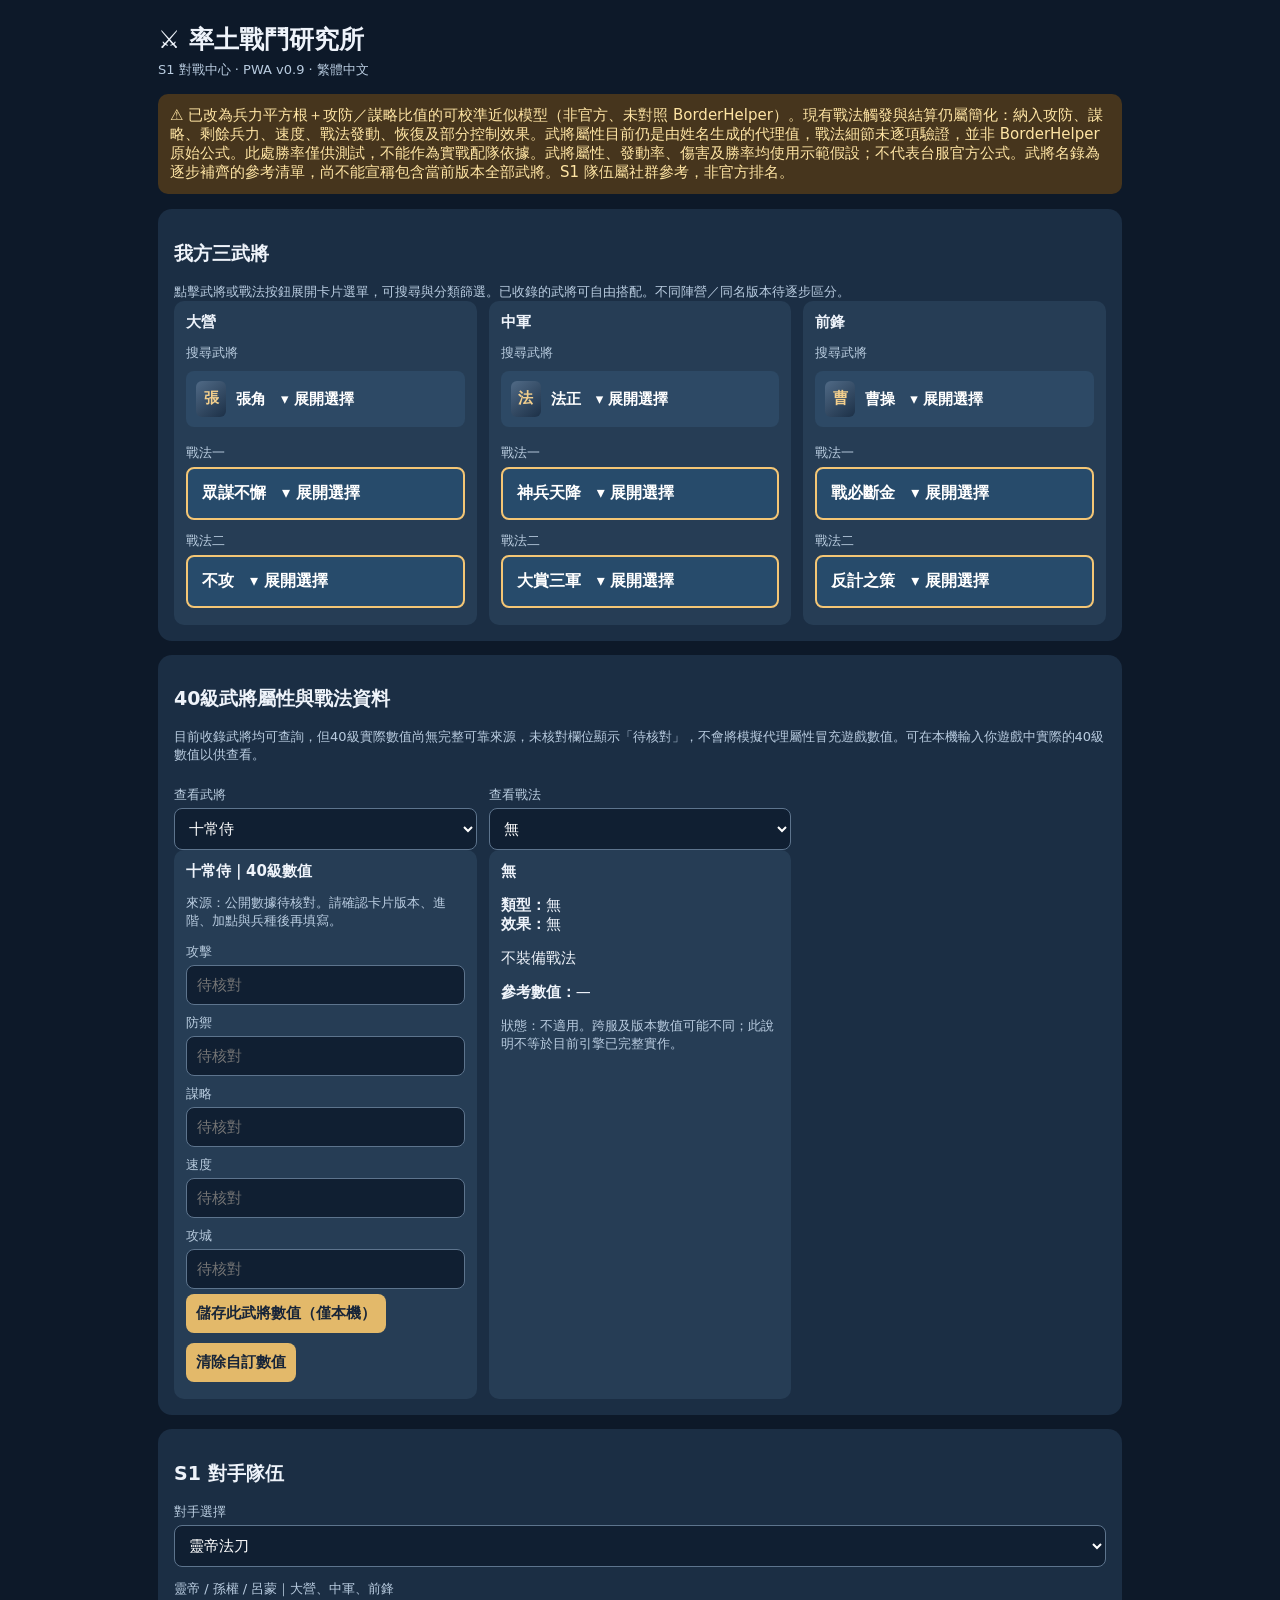
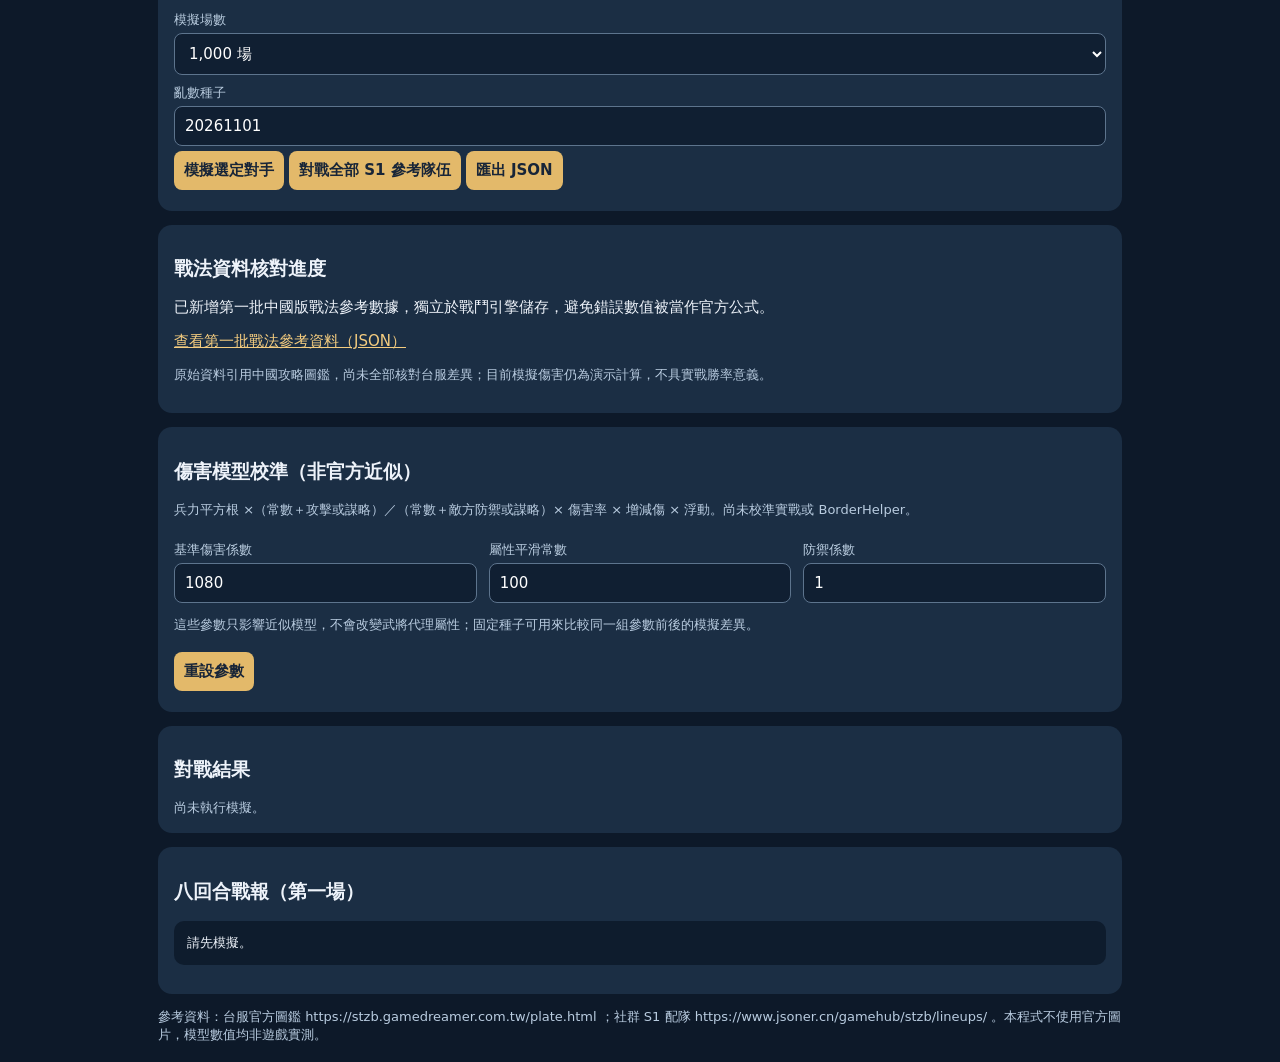
==== commit 7ec13644: "Add level-40 hero stat inspector and 30 tactic descriptions/numbers with clear unknowns" ====
--- a/stzb-pwa/index.html
+++ b/stzb-pwa/index.html
@@ -1,7 +1,7 @@
 <!doctype html><html lang="zh-Hant"><head><meta charset="utf-8"><meta name="viewport" content="width=device-width,initial-scale=1"><meta name="theme-color" content="#182b43"><link rel="manifest" href="./manifest.webmanifest"><link rel="icon" href="./icon.svg"><title>率土戰鬥研究所 S1</title><style>
-*{box-sizing:border-box}body{margin:0;background:#0d1929;color:#eef3fa;font:15px system-ui,'Noto Sans TC',sans-serif}main{max-width:1000px;margin:auto;padding:18px}h1{font-size:25px;margin:5px 0}h2{font-size:19px}section{background:#1b2e44;padding:16px;border-radius:14px;margin:14px 0}label{display:block;color:#b9ccdf;font-size:13px;margin:9px 0 4px}select,input,button{padding:10px;border-radius:8px;border:1px solid #5d748d;font:inherit}select,input{width:100%;background:#101f32;color:white}button{background:#e3b96a;color:#182538;border:0;font-weight:700;cursor:pointer;margin:5px 5px 5px 0}.grid{display:grid;grid-template-columns:repeat(3,minmax(0,1fr));gap:12px}.unit{background:#263d55;border-radius:10px;padding:12px}.muted{color:#b9cce0;font-size:13px}.warn{background:#46351d;padding:12px;border-radius:10px;color:#ffe5a4}.stats{display:flex;flex-wrap:wrap;gap:12px}.stat{background:#29445e;border-radius:9px;padding:12px;min-width:130px}.stat strong{display:block;font-size:22px}pre{white-space:pre-wrap;background:#0e1c2d;padding:13px;border-radius:10px;max-height:600px;overflow:auto;font-size:13px}table{width:100%;border-collapse:collapse;font-size:13px}td,th{padding:8px;border-bottom:1px solid #466078;text-align:left}small{color:#c9d6e2}@media(max-width:720px){.grid{grid-template-columns:1fr}h1{font-size:22px}}</style><style>.heroPick{background:#2d4965;color:white;width:100%;text-align:left}.heroOverlay{position:fixed;inset:0;background:#07101ce8;z-index:99;display:none;padding:15px;overflow:auto}.heroPanel{max-width:780px;margin:auto;background:#1b2e44;padding:16px;border-radius:15px}.heroCards{display:grid;grid-template-columns:repeat(auto-fill,minmax(105px,1fr));gap:9px;max-height:65vh;overflow:auto}.heroCard{display:flex;flex-direction:column;align-items:center;gap:7px;background:#29415b;color:#fff;border:1px solid #5c7794}.heroFace{display:grid;place-items:center;background:linear-gradient(140deg,#506a86,#1c3047);color:#f3cf8d;width:70px;height:80px;font-size:25px;border-radius:6px}.heroPick .heroFace{display:inline-grid;width:30px;height:36px;font-size:15px;margin-right:10px}.heroTabs{display:flex;flex-wrap:wrap;gap:4px}.heroTabs button{background:#304b68;color:white}.heroTabs .on{background:#e3b96a;color:#182538}</style><style>#team select[id^="t"],#customEnemyTeam select[id^="et"]{display:none!important}.tacticPick{display:block!important;border:2px solid #f4c675!important;padding:14px!important;font-size:16px!important;background:#274b6b!important;color:#fff!important}#team .unit label{margin-top:12px}</style><script src="./battle-engine.js"></script></head><body><main><h1>⚔️ 率土戰鬥研究所</h1><div class="muted">S1 對戰中心 · PWA v0.8 · 繁體中文</div><p class="warn">⚠️ 已改為兵力平方根＋攻防／謀略比值的可校準近似模型（非官方、未對照 BorderHelper）。現有戰法觸發與結算仍屬簡化：納入攻防、謀略、剩餘兵力、速度、戰法發動、恢復及部分控制效果。武將屬性目前仍是由姓名生成的代理值，戰法細節未逐項驗證，並非 BorderHelper 原始公式。此處勝率僅供測試，不能作為實戰配隊依據。武將屬性、發動率、傷害及勝率均使用示範假設；不代表台服官方公式。武將名錄為逐步補齊的參考清單，尚不能宣稱包含當前版本全部武將。S1 隊伍屬社群參考，非官方排名。</p>
+*{box-sizing:border-box}body{margin:0;background:#0d1929;color:#eef3fa;font:15px system-ui,'Noto Sans TC',sans-serif}main{max-width:1000px;margin:auto;padding:18px}h1{font-size:25px;margin:5px 0}h2{font-size:19px}section{background:#1b2e44;padding:16px;border-radius:14px;margin:14px 0}label{display:block;color:#b9ccdf;font-size:13px;margin:9px 0 4px}select,input,button{padding:10px;border-radius:8px;border:1px solid #5d748d;font:inherit}select,input{width:100%;background:#101f32;color:white}button{background:#e3b96a;color:#182538;border:0;font-weight:700;cursor:pointer;margin:5px 5px 5px 0}.grid{display:grid;grid-template-columns:repeat(3,minmax(0,1fr));gap:12px}.unit{background:#263d55;border-radius:10px;padding:12px}.muted{color:#b9cce0;font-size:13px}.warn{background:#46351d;padding:12px;border-radius:10px;color:#ffe5a4}.stats{display:flex;flex-wrap:wrap;gap:12px}.stat{background:#29445e;border-radius:9px;padding:12px;min-width:130px}.stat strong{display:block;font-size:22px}pre{white-space:pre-wrap;background:#0e1c2d;padding:13px;border-radius:10px;max-height:600px;overflow:auto;font-size:13px}table{width:100%;border-collapse:collapse;font-size:13px}td,th{padding:8px;border-bottom:1px solid #466078;text-align:left}small{color:#c9d6e2}@media(max-width:720px){.grid{grid-template-columns:1fr}h1{font-size:22px}}</style><style>.heroPick{background:#2d4965;color:white;width:100%;text-align:left}.heroOverlay{position:fixed;inset:0;background:#07101ce8;z-index:99;display:none;padding:15px;overflow:auto}.heroPanel{max-width:780px;margin:auto;background:#1b2e44;padding:16px;border-radius:15px}.heroCards{display:grid;grid-template-columns:repeat(auto-fill,minmax(105px,1fr));gap:9px;max-height:65vh;overflow:auto}.heroCard{display:flex;flex-direction:column;align-items:center;gap:7px;background:#29415b;color:#fff;border:1px solid #5c7794}.heroFace{display:grid;place-items:center;background:linear-gradient(140deg,#506a86,#1c3047);color:#f3cf8d;width:70px;height:80px;font-size:25px;border-radius:6px}.heroPick .heroFace{display:inline-grid;width:30px;height:36px;font-size:15px;margin-right:10px}.heroTabs{display:flex;flex-wrap:wrap;gap:4px}.heroTabs button{background:#304b68;color:white}.heroTabs .on{background:#e3b96a;color:#182538}</style><style>#team select[id^="t"],#customEnemyTeam select[id^="et"]{display:none!important}.tacticPick{display:block!important;border:2px solid #f4c675!important;padding:14px!important;font-size:16px!important;background:#274b6b!important;color:#fff!important}#team .unit label{margin-top:12px}</style><script src="./battle-engine.js"></script><script src="./reference-data.js"></script></head><body><main><h1>⚔️ 率土戰鬥研究所</h1><div class="muted">S1 對戰中心 · PWA v0.9 · 繁體中文</div><p class="warn">⚠️ 已改為兵力平方根＋攻防／謀略比值的可校準近似模型（非官方、未對照 BorderHelper）。現有戰法觸發與結算仍屬簡化：納入攻防、謀略、剩餘兵力、速度、戰法發動、恢復及部分控制效果。武將屬性目前仍是由姓名生成的代理值，戰法細節未逐項驗證，並非 BorderHelper 原始公式。此處勝率僅供測試，不能作為實戰配隊依據。武將屬性、發動率、傷害及勝率均使用示範假設；不代表台服官方公式。武將名錄為逐步補齊的參考清單，尚不能宣稱包含當前版本全部武將。S1 隊伍屬社群參考，非官方排名。</p>
 <section><h2>我方三武將</h2><div class="muted">點擊武將或戰法按鈕展開卡片選單，可搜尋與分類篩選。已收錄的武將可自由搭配。不同陣營／同名版本待逐步區分。</div><div class="grid" id="team"></div></section>
-<section><h2>S1 對手隊伍</h2><label>對手選擇</label><select id="enemy"></select><p class="muted" id="enemyinfo"></p><div id="customEnemyWrap" hidden><h3>自訂敵軍：大營／中軍／前鋒</h3><p class="muted">點擊卡片選武將與戰法，使用與我方相同的圖像式選單。</p><div class="grid" id="customEnemyTeam"></div></div><label>模擬場數</label><select id="runs"><option value="1">1 場</option><option value="100">100 場</option><option value="1000" selected>1,000 場</option></select><label>亂數種子</label><input id="seed" type="number" value="20261101"><button id="run">模擬選定對手</button><button id="all">對戰全部 S1 參考隊伍</button><button id="export">匯出 JSON</button></section>
+<section><h2>40級武將屬性與戰法資料</h2><p class="muted">目前收錄武將均可查詢，但40級實際數值尚無完整可靠來源，未核對欄位顯示「待核對」，不會將模擬代理屬性冒充遊戲數值。可在本機輸入你遊戲中實際的40級數值以供查看。</p><div class="grid"><div><label>查看武將</label><select id="statHero"></select></div><div><label>查看戰法</label><select id="statTactic"></select></div></div><div class="grid"><div class="unit" id="heroStatDetails"></div><div class="unit" id="tacticStatDetails"></div></div></section><section><h2>S1 對手隊伍</h2><label>對手選擇</label><select id="enemy"></select><p class="muted" id="enemyinfo"></p><div id="customEnemyWrap" hidden><h3>自訂敵軍：大營／中軍／前鋒</h3><p class="muted">點擊卡片選武將與戰法，使用與我方相同的圖像式選單。</p><div class="grid" id="customEnemyTeam"></div></div><label>模擬場數</label><select id="runs"><option value="1">1 場</option><option value="100">100 場</option><option value="1000" selected>1,000 場</option></select><label>亂數種子</label><input id="seed" type="number" value="20261101"><button id="run">模擬選定對手</button><button id="all">對戰全部 S1 參考隊伍</button><button id="export">匯出 JSON</button></section>
 <section><h2>戰法資料核對進度</h2><p>已新增第一批中國版戰法參考數據，獨立於戰鬥引擎儲存，避免錯誤數值被當作官方公式。</p><p><a style="color:#f4cc7f" href="./tactic-reference-batch1.json" target="_blank" rel="noopener">查看第一批戰法參考資料（JSON）</a></p><p class="muted">原始資料引用中國攻略圖鑑，尚未全部核對台服差異；目前模擬傷害仍為演示計算，不具實戰勝率意義。</p></section><section><h2>傷害模型校準（非官方近似）</h2><p class="muted">兵力平方根 ×（常數＋攻擊或謀略）／（常數＋敵方防禦或謀略）× 傷害率 × 增減傷 × 浮動。尚未校準實戰或 BorderHelper。</p><div class="grid"><div><label for="calBase">基準傷害係數</label><input id="calBase" type="number" min="100" max="5000" step="10" value="1080"></div><div><label for="calOffset">屬性平滑常數</label><input id="calOffset" type="number" min="1" max="1000" value="100"></div><div><label for="calDef">防禦係數</label><input id="calDef" type="number" min="0.1" max="5" step="0.05" value="1"></div></div><p class="muted">這些參數只影響近似模型，不會改變武將代理屬性；固定種子可用來比較同一組參數前後的模擬差異。</p><button type="button" id="resetCalibration">重設參數</button></section><section><h2>對戰結果</h2><div id="results" class="muted">尚未執行模擬。</div></section><section><h2>八回合戰報（第一場）</h2><pre id="report">請先模擬。</pre></section>
 <footer class="muted">參考資料：台服官方圖鑑 https://stzb.gamedreamer.com.tw/plate.html ；社群 S1 配隊 https://www.jsoner.cn/gamehub/stzb/lineups/ 。本程式不使用官方圖片，模型數值均非遊戲實測。</footer></main><script>
 'use strict';
@@ -17,6 +17,25 @@
 {name:'靈帝呂蒙何太后',g:['靈帝','呂蒙','何太后'],t:[['道行險阻','兼弱攻昧'],['反計之策','掎角之勢'],['神兵天降','大賞三軍']]}
 ];
 const $=s=>document.querySelector(s);const escape=s=>String(s).replace(/[&<>"']/g,c=>({'&':'&amp;','<':'&lt;','>':'&gt;','"':'&quot;',"'":'&#39;'}[c]));const opt=(a,v)=>a.map(x=>'<option '+(x===v?'selected':'')+'>'+escape(x)+'</option>').join('');
+
+// 40級武將數值：預設未知；僅接受使用者在本機手動核實後輸入的資料。
+const ref=window.STZBReference;
+const statFields=[['attack','攻擊'],['defense','防禦'],['strategy','謀略'],['speed','速度'],['siege','攻城']];
+function storedHeroStats(){try{return JSON.parse(localStorage.getItem('stzbLevel40Verified')||'{}')}catch{return {}}}
+function showHeroStats(){
+ const n=$('#statHero').value,v=storedHeroStats()[n]||{},base=ref.heroes[n]||{};
+ $('#heroStatDetails').innerHTML='<strong>'+escape(n)+'｜40級數值</strong><p class="muted">來源：'+(v.saved?'使用者本機輸入（未經外部核實）':'公開數據待核對')+'。請確認卡片版本、進階、加點與兵種後再填寫。</p>'+statFields.map(([key,label])=>'<label>'+label+'</label><input type="number" min="0" max="2000" step="0.01" data-stat="'+key+'" placeholder="待核對" value="'+escape(v[key]??base[key]??'')+'">').join('')+'<button id="saveHeroStat" type="button">儲存此武將數值（僅本機）</button><button id="clearHeroStat" type="button">清除自訂數值</button>';
+ $('#saveHeroStat').onclick=()=>{const all=storedHeroStats(),values={saved:true};for(const [key] of statFields){const str=$('#heroStatDetails [data-stat="'+key+'"]').value.trim();if(str!==''){const val=Number(str);if(!Number.isFinite(val)||val<0||val>2000){alert('數值必須在0至2000之間');return}values[key]=val}}all[n]=values;try{localStorage.setItem('stzbLevel40Verified',JSON.stringify(all));showHeroStats()}catch{alert('本機儲存失敗')}};
+ $('#clearHeroStat').onclick=()=>{const all=storedHeroStats();delete all[n];localStorage.setItem('stzbLevel40Verified',JSON.stringify(all));showHeroStats()};
+}
+function showTacticStats(){
+ const n=$('#statTactic').value,v=ref.tactics[n];
+ $('#tacticStatDetails').innerHTML='<strong>'+escape(n)+'</strong><p><b>類型：</b>'+escape(v.type)+'<br><b>效果：</b>'+escape(v.effect)+'</p><p>'+escape(v.description)+'</p><p><b>參考數值：</b>'+escape(v.numbers??'待核對')+'</p><p class="muted">狀態：'+escape(v.status)+'。跨服及版本數值可能不同；此說明不等於目前引擎已完整實作。</p>';
+}
+$('#statHero').innerHTML=names.map(n=>'<option>'+escape(n)+'</option>').join('');
+$('#statTactic').innerHTML=tactics.map(n=>'<option>'+escape(n)+'</option>').join('');
+$('#statHero').onchange=showHeroStats;$('#statTactic').onchange=showTacticStats;showHeroStats();showTacticStats();
+
 const defaults=[['張角','眾謀不懈','不攻'],['法正','神兵天降','大賞三軍'],['曹操','戰必斷金','反計之策']];
 $('#team').innerHTML=defaults.map((d,i)=>'<div class="unit"><strong>'+['大營','中軍','前鋒'][i]+'</strong><label>搜尋武將</label><input list="heroes" id="g'+i+'" value="'+d[0]+'"><label>戰法一</label><select id="t'+i+'a">'+opt(tactics,d[1])+'</select><label>戰法二</label><select id="t'+i+'b">'+opt(tactics,d[2])+'</select></div>').join('');
 const dl=document.createElement('datalist');dl.id='heroes';dl.innerHTML=names.map(x=>'<option value="'+escape(x)+'"></option>').join('');document.body.append(dl);
@@ -43,7 +62,7 @@
 function draw(){const q=document.querySelector('#findHero').value.trim();document.querySelector('#heroTabs').innerHTML=['全部','魏','蜀','吳','群','漢','其他'].map(k=>'<button data-f="'+k+'" class="'+(k===group?'on':'')+'">'+k+'</button>').join('');document.querySelector('#heroCards').innerHTML=names.filter(n=>(group==='全部'||faction(n)===group)&&n.includes(q)).map(n=>'<button class="heroCard" data-name="'+n+'"><span class="heroFace">'+n[0]+'</span><b>'+n+'</b><small>'+faction(n)+'</small></button>').join('')||'查無武將';}
 document.querySelector('#heroTabs').onclick=e=>{const b=e.target.closest('[data-f]');if(b){group=b.dataset.f;draw()}};
 document.querySelector('#heroCards').onclick=e=>{const b=e.target.closest('[data-name]');if(!b)return;const n=b.dataset.name;selectedHero=n;const inp=document.getElementById(slot);inp.value=n;inp.nextElementSibling.innerHTML='<span class="heroFace">'+face(n)+'</span><span>'+n+'　▾ 展開選擇</span>';modal.style.display='none'};
-document.querySelector('#uploadHeroPhoto').onclick=()=>{selectedHero=document.querySelector('#g'+slot).value;document.querySelector('#heroPhoto').click()};document.querySelector('#heroPhoto').onchange=async e=>{const file=e.target.files[0];if(!file)return;if(!file.type.startsWith('image/')){alert('請選擇圖片');return}try{const bitmap=await createImageBitmap(file),canvas=document.createElement('canvas');const scale=Math.min(1,240/bitmap.width,320/bitmap.height);canvas.width=Math.max(1,Math.round(bitmap.width*scale));canvas.height=Math.max(1,Math.round(bitmap.height*scale));canvas.getContext('2d').drawImage(bitmap,0,0,canvas.width,canvas.height);bitmap.close();const all=photos();all[selectedHero]=canvas.toDataURL('image/jpeg',.68);localStorage.setItem('stzbHeroPhotos',JSON.stringify(all));document.querySelector('#photoStatus').textContent=' 已儲存 '+selectedHero+' 的本機照片';draw();document.querySelectorAll('#team input[id^="g"]').forEach(inp=>{inp.nextElementSibling.querySelector('.heroFace').innerHTML=face(inp.value)})}catch(err){alert('圖片儲存失敗，可能是瀏覽器儲存空間不足')}};document.querySelector('#findHero').oninput=draw;document.querySelector('#closeHero').onclick=()=>modal.style.display='none';modal.onclick=e=>{if(e.target===modal)modal.style.display='none'};
+document.querySelector('#uploadHeroPhoto').onclick=()=>{selectedHero=document.getElementById(slot).value;document.querySelector('#heroPhoto').click()};document.querySelector('#heroPhoto').onchange=async e=>{const file=e.target.files[0];if(!file)return;if(!file.type.startsWith('image/')){alert('請選擇圖片');return}try{const bitmap=await createImageBitmap(file),canvas=document.createElement('canvas');const scale=Math.min(1,240/bitmap.width,320/bitmap.height);canvas.width=Math.max(1,Math.round(bitmap.width*scale));canvas.height=Math.max(1,Math.round(bitmap.height*scale));canvas.getContext('2d').drawImage(bitmap,0,0,canvas.width,canvas.height);bitmap.close();const all=photos();all[selectedHero]=canvas.toDataURL('image/jpeg',.68);localStorage.setItem('stzbHeroPhotos',JSON.stringify(all));document.querySelector('#photoStatus').textContent=' 已儲存 '+selectedHero+' 的本機照片';draw();document.querySelectorAll('#team input[id^="g"],#customEnemyTeam input[id^="eg"]').forEach(inp=>{inp.nextElementSibling.querySelector('.heroFace').innerHTML=face(inp.value)})}catch(err){alert('圖片儲存失敗，可能是瀏覽器儲存空間不足')}};document.querySelector('#findHero').oninput=draw;document.querySelector('#closeHero').onclick=()=>modal.style.display='none';modal.onclick=e=>{if(e.target===modal)modal.style.display='none'};
 })();
 </script><style>
 .tacticPick{width:100%;text-align:left;background:#304d6a;color:#fff;display:flex;align-items:center;justify-content:space-between}.tacticOverlay{position:fixed;inset:0;background:#07101ce8;z-index:110;display:none;padding:14px;overflow:auto}.tacticPanel{max-width:820px;margin:auto;background:#1b2e44;border-radius:16px;padding:16px}.tacticFilters{display:flex;gap:6px;flex-wrap:wrap;margin:8px 0}.tacticFilters button{background:#344f6c;color:white;padding:8px}.tacticFilters button.on{background:#e3b96a;color:#152334}.tacticCards{display:grid;grid-template-columns:repeat(auto-fill,minmax(170px,1fr));gap:9px;max-height:50vh;overflow:auto}.tacticCard{background:#29435d;color:white;border:1px solid #58738e;text-align:left;min-height:85px}.tacticCard b,.tacticCard small{display:block}.tacticCard small{font-size:12px;color:#d3dce6;margin-top:5px}
@@ -64,7 +83,7 @@
 let current=null,kind='全部',damage='全部',effect='全部';
 document.querySelectorAll('#team select[id^="t"],#customEnemyTeam select[id^="et"]').forEach(sel=>{const b=document.createElement('button');b.type='button';b.className='tacticPick';b.textContent=sel.value+'　▾ 展開選擇';sel.style.display='none';sel.after(b);b.onclick=()=>{current=sel;kind='全部';damage='全部';effect='全部';document.querySelector('#findTactic').value='';render();overlay.style.display='block'}});
 function buttons(id,arr,value,key){document.querySelector(id).innerHTML=arr.map(x=>'<button type="button" data-'+key+'="'+x+'" class="'+(x===value?'on':'')+'">'+x+'</button>').join('')}
-function render(){buttons('#typeTabs',typeOpts,kind,'kind');buttons('#damageTabs',damageOpts,damage,'damage');buttons('#effectTabs',effectOpts,effect,'effect');const q=document.querySelector('#findTactic').value.trim();document.querySelector('#tacticCards').innerHTML=tactics.filter(n=>{const m=meta[n]||['待核對','待核對','待核對','資料尚待逐條核實'];return n.includes(q)&&(kind==='全部'||m[0]===kind)&&(damage==='全部'||m[1].includes(damage))&&(effect==='全部'||m[2].includes(effect))}).map(n=>{const m=meta[n]||['待核對','待核對','待核對','資料尚待逐條核實'];return '<button type="button" class="tacticCard" data-tactic="'+n+'"><span class="tacticIcon">'+(m[0]==='待核對'?'❔':m[1].includes('恢復')?'💚':m[2].includes('控制')?'🌀':m[2].includes('傷害')?'⚔️':m[2].includes('增益')?'🛡️':'📜')+'</span><b>'+n+'</b><small>'+m.slice(0,3).join(' · ')+'</small><small class="tacticExplanation">'+m[3]+'</small><small class="tacticStatus">'+(m[0]==='待核對'?'待核對':'已對照參考圖鑑')+'</small></button>'}).join('')||'<p class="muted">找不到符合條件的戰法</p>'}
+function render(){buttons('#typeTabs',typeOpts,kind,'kind');buttons('#damageTabs',damageOpts,damage,'damage');buttons('#effectTabs',effectOpts,effect,'effect');const q=document.querySelector('#findTactic').value.trim();document.querySelector('#tacticCards').innerHTML=tactics.filter(n=>{const m=meta[n]||['待核對','待核對','待核對','資料尚待逐條核實'];return n.includes(q)&&(kind==='全部'||m[0]===kind)&&(damage==='全部'||m[1].includes(damage))&&(effect==='全部'||m[2].includes(effect))}).map(n=>{const m=meta[n]||['待核對','待核對','待核對','資料尚待逐條核實'];const reference=window.STZBReference?.tactics[n];return '<button type="button" class="tacticCard" data-tactic="'+n+'"><span class="tacticIcon">'+(m[0]==='待核對'?'❔':m[1].includes('恢復')?'💚':m[2].includes('控制')?'🌀':m[2].includes('傷害')?'⚔️':m[2].includes('增益')?'🛡️':'📜')+'</span><b>'+n+'</b><small>'+m.slice(0,3).join(' · ')+'</small><small class="tacticExplanation">'+(reference?.description||m[3])+'</small><small class="tacticExplanation">數值：'+(reference?.numbers||'待核對')+'</small><small class="tacticStatus">'+(m[0]==='待核對'?'待核對':'已對照參考圖鑑')+'</small></button>'}).join('')||'<p class="muted">找不到符合條件的戰法</p>'}
 document.querySelector('#typeTabs').onclick=e=>{const b=e.target.closest('[data-kind]');if(b){kind=b.dataset.kind;render()}};
 document.querySelector('#damageTabs').onclick=e=>{const b=e.target.closest('[data-damage]');if(b){damage=b.dataset.damage;render()}};
 document.querySelector('#effectTabs').onclick=e=>{const b=e.target.closest('[data-effect]');if(b){effect=b.dataset.effect;render()}};
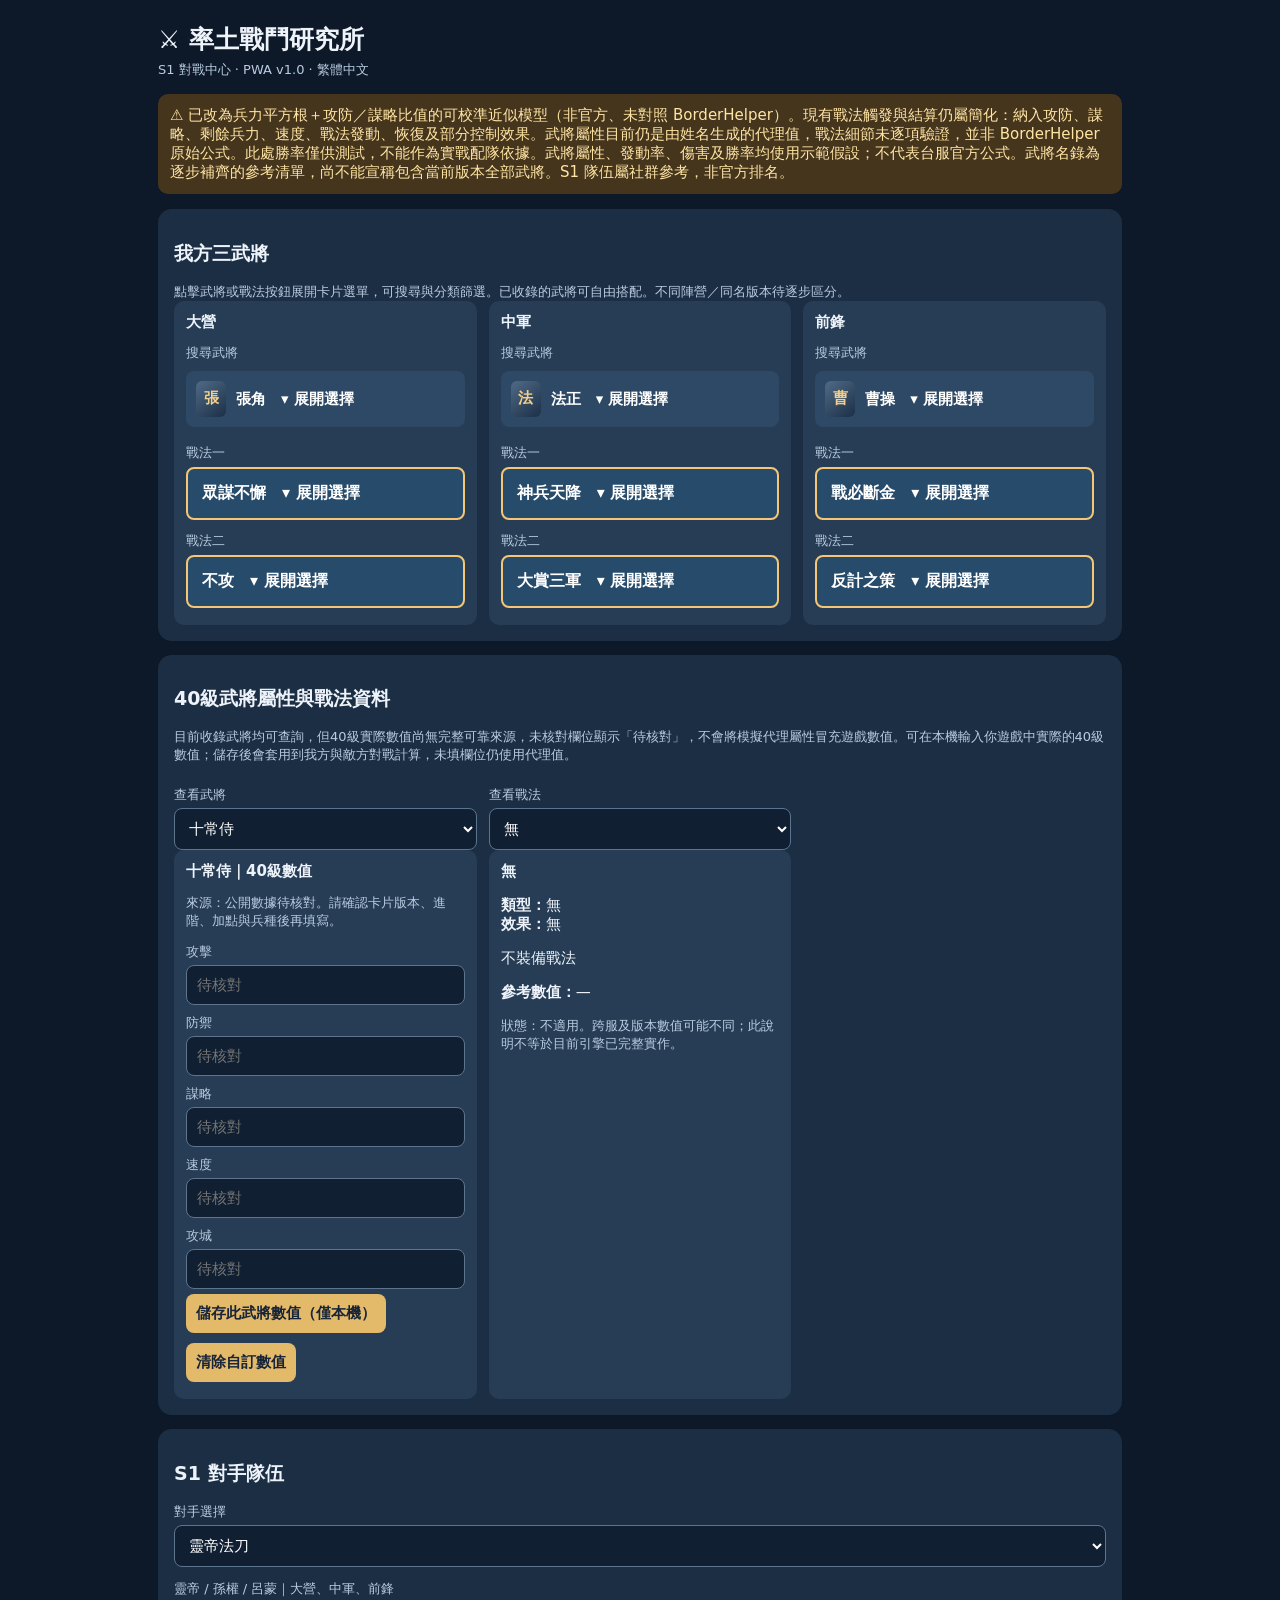
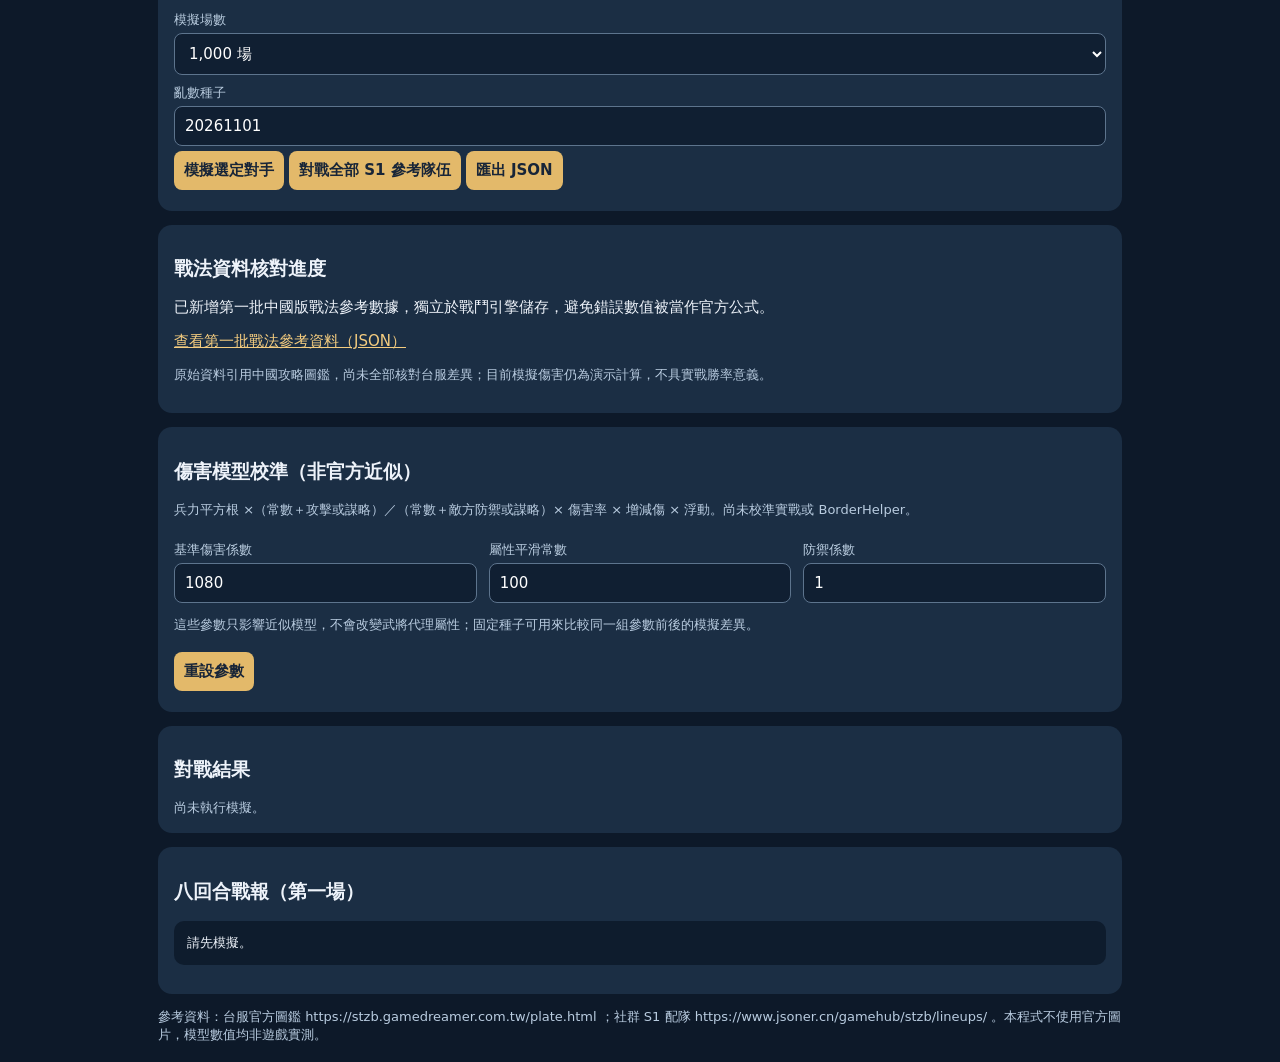
==== commit 1f91b5d4: "Connect user-entered level-40 hero stats to both sides of battle simulations" ====
--- a/stzb-pwa/index.html
+++ b/stzb-pwa/index.html
@@ -1,7 +1,7 @@
 <!doctype html><html lang="zh-Hant"><head><meta charset="utf-8"><meta name="viewport" content="width=device-width,initial-scale=1"><meta name="theme-color" content="#182b43"><link rel="manifest" href="./manifest.webmanifest"><link rel="icon" href="./icon.svg"><title>率土戰鬥研究所 S1</title><style>
-*{box-sizing:border-box}body{margin:0;background:#0d1929;color:#eef3fa;font:15px system-ui,'Noto Sans TC',sans-serif}main{max-width:1000px;margin:auto;padding:18px}h1{font-size:25px;margin:5px 0}h2{font-size:19px}section{background:#1b2e44;padding:16px;border-radius:14px;margin:14px 0}label{display:block;color:#b9ccdf;font-size:13px;margin:9px 0 4px}select,input,button{padding:10px;border-radius:8px;border:1px solid #5d748d;font:inherit}select,input{width:100%;background:#101f32;color:white}button{background:#e3b96a;color:#182538;border:0;font-weight:700;cursor:pointer;margin:5px 5px 5px 0}.grid{display:grid;grid-template-columns:repeat(3,minmax(0,1fr));gap:12px}.unit{background:#263d55;border-radius:10px;padding:12px}.muted{color:#b9cce0;font-size:13px}.warn{background:#46351d;padding:12px;border-radius:10px;color:#ffe5a4}.stats{display:flex;flex-wrap:wrap;gap:12px}.stat{background:#29445e;border-radius:9px;padding:12px;min-width:130px}.stat strong{display:block;font-size:22px}pre{white-space:pre-wrap;background:#0e1c2d;padding:13px;border-radius:10px;max-height:600px;overflow:auto;font-size:13px}table{width:100%;border-collapse:collapse;font-size:13px}td,th{padding:8px;border-bottom:1px solid #466078;text-align:left}small{color:#c9d6e2}@media(max-width:720px){.grid{grid-template-columns:1fr}h1{font-size:22px}}</style><style>.heroPick{background:#2d4965;color:white;width:100%;text-align:left}.heroOverlay{position:fixed;inset:0;background:#07101ce8;z-index:99;display:none;padding:15px;overflow:auto}.heroPanel{max-width:780px;margin:auto;background:#1b2e44;padding:16px;border-radius:15px}.heroCards{display:grid;grid-template-columns:repeat(auto-fill,minmax(105px,1fr));gap:9px;max-height:65vh;overflow:auto}.heroCard{display:flex;flex-direction:column;align-items:center;gap:7px;background:#29415b;color:#fff;border:1px solid #5c7794}.heroFace{display:grid;place-items:center;background:linear-gradient(140deg,#506a86,#1c3047);color:#f3cf8d;width:70px;height:80px;font-size:25px;border-radius:6px}.heroPick .heroFace{display:inline-grid;width:30px;height:36px;font-size:15px;margin-right:10px}.heroTabs{display:flex;flex-wrap:wrap;gap:4px}.heroTabs button{background:#304b68;color:white}.heroTabs .on{background:#e3b96a;color:#182538}</style><style>#team select[id^="t"],#customEnemyTeam select[id^="et"]{display:none!important}.tacticPick{display:block!important;border:2px solid #f4c675!important;padding:14px!important;font-size:16px!important;background:#274b6b!important;color:#fff!important}#team .unit label{margin-top:12px}</style><script src="./battle-engine.js"></script><script src="./reference-data.js"></script></head><body><main><h1>⚔️ 率土戰鬥研究所</h1><div class="muted">S1 對戰中心 · PWA v0.9 · 繁體中文</div><p class="warn">⚠️ 已改為兵力平方根＋攻防／謀略比值的可校準近似模型（非官方、未對照 BorderHelper）。現有戰法觸發與結算仍屬簡化：納入攻防、謀略、剩餘兵力、速度、戰法發動、恢復及部分控制效果。武將屬性目前仍是由姓名生成的代理值，戰法細節未逐項驗證，並非 BorderHelper 原始公式。此處勝率僅供測試，不能作為實戰配隊依據。武將屬性、發動率、傷害及勝率均使用示範假設；不代表台服官方公式。武將名錄為逐步補齊的參考清單，尚不能宣稱包含當前版本全部武將。S1 隊伍屬社群參考，非官方排名。</p>
+*{box-sizing:border-box}body{margin:0;background:#0d1929;color:#eef3fa;font:15px system-ui,'Noto Sans TC',sans-serif}main{max-width:1000px;margin:auto;padding:18px}h1{font-size:25px;margin:5px 0}h2{font-size:19px}section{background:#1b2e44;padding:16px;border-radius:14px;margin:14px 0}label{display:block;color:#b9ccdf;font-size:13px;margin:9px 0 4px}select,input,button{padding:10px;border-radius:8px;border:1px solid #5d748d;font:inherit}select,input{width:100%;background:#101f32;color:white}button{background:#e3b96a;color:#182538;border:0;font-weight:700;cursor:pointer;margin:5px 5px 5px 0}.grid{display:grid;grid-template-columns:repeat(3,minmax(0,1fr));gap:12px}.unit{background:#263d55;border-radius:10px;padding:12px}.muted{color:#b9cce0;font-size:13px}.warn{background:#46351d;padding:12px;border-radius:10px;color:#ffe5a4}.stats{display:flex;flex-wrap:wrap;gap:12px}.stat{background:#29445e;border-radius:9px;padding:12px;min-width:130px}.stat strong{display:block;font-size:22px}pre{white-space:pre-wrap;background:#0e1c2d;padding:13px;border-radius:10px;max-height:600px;overflow:auto;font-size:13px}table{width:100%;border-collapse:collapse;font-size:13px}td,th{padding:8px;border-bottom:1px solid #466078;text-align:left}small{color:#c9d6e2}@media(max-width:720px){.grid{grid-template-columns:1fr}h1{font-size:22px}}</style><style>.heroPick{background:#2d4965;color:white;width:100%;text-align:left}.heroOverlay{position:fixed;inset:0;background:#07101ce8;z-index:99;display:none;padding:15px;overflow:auto}.heroPanel{max-width:780px;margin:auto;background:#1b2e44;padding:16px;border-radius:15px}.heroCards{display:grid;grid-template-columns:repeat(auto-fill,minmax(105px,1fr));gap:9px;max-height:65vh;overflow:auto}.heroCard{display:flex;flex-direction:column;align-items:center;gap:7px;background:#29415b;color:#fff;border:1px solid #5c7794}.heroFace{display:grid;place-items:center;background:linear-gradient(140deg,#506a86,#1c3047);color:#f3cf8d;width:70px;height:80px;font-size:25px;border-radius:6px}.heroPick .heroFace{display:inline-grid;width:30px;height:36px;font-size:15px;margin-right:10px}.heroTabs{display:flex;flex-wrap:wrap;gap:4px}.heroTabs button{background:#304b68;color:white}.heroTabs .on{background:#e3b96a;color:#182538}</style><style>#team select[id^="t"],#customEnemyTeam select[id^="et"]{display:none!important}.tacticPick{display:block!important;border:2px solid #f4c675!important;padding:14px!important;font-size:16px!important;background:#274b6b!important;color:#fff!important}#team .unit label{margin-top:12px}</style><script src="./battle-engine.js"></script><script src="./reference-data.js"></script></head><body><main><h1>⚔️ 率土戰鬥研究所</h1><div class="muted">S1 對戰中心 · PWA v1.0 · 繁體中文</div><p class="warn">⚠️ 已改為兵力平方根＋攻防／謀略比值的可校準近似模型（非官方、未對照 BorderHelper）。現有戰法觸發與結算仍屬簡化：納入攻防、謀略、剩餘兵力、速度、戰法發動、恢復及部分控制效果。武將屬性目前仍是由姓名生成的代理值，戰法細節未逐項驗證，並非 BorderHelper 原始公式。此處勝率僅供測試，不能作為實戰配隊依據。武將屬性、發動率、傷害及勝率均使用示範假設；不代表台服官方公式。武將名錄為逐步補齊的參考清單，尚不能宣稱包含當前版本全部武將。S1 隊伍屬社群參考，非官方排名。</p>
 <section><h2>我方三武將</h2><div class="muted">點擊武將或戰法按鈕展開卡片選單，可搜尋與分類篩選。已收錄的武將可自由搭配。不同陣營／同名版本待逐步區分。</div><div class="grid" id="team"></div></section>
-<section><h2>40級武將屬性與戰法資料</h2><p class="muted">目前收錄武將均可查詢，但40級實際數值尚無完整可靠來源，未核對欄位顯示「待核對」，不會將模擬代理屬性冒充遊戲數值。可在本機輸入你遊戲中實際的40級數值以供查看。</p><div class="grid"><div><label>查看武將</label><select id="statHero"></select></div><div><label>查看戰法</label><select id="statTactic"></select></div></div><div class="grid"><div class="unit" id="heroStatDetails"></div><div class="unit" id="tacticStatDetails"></div></div></section><section><h2>S1 對手隊伍</h2><label>對手選擇</label><select id="enemy"></select><p class="muted" id="enemyinfo"></p><div id="customEnemyWrap" hidden><h3>自訂敵軍：大營／中軍／前鋒</h3><p class="muted">點擊卡片選武將與戰法，使用與我方相同的圖像式選單。</p><div class="grid" id="customEnemyTeam"></div></div><label>模擬場數</label><select id="runs"><option value="1">1 場</option><option value="100">100 場</option><option value="1000" selected>1,000 場</option></select><label>亂數種子</label><input id="seed" type="number" value="20261101"><button id="run">模擬選定對手</button><button id="all">對戰全部 S1 參考隊伍</button><button id="export">匯出 JSON</button></section>
+<section><h2>40級武將屬性與戰法資料</h2><p class="muted">目前收錄武將均可查詢，但40級實際數值尚無完整可靠來源，未核對欄位顯示「待核對」，不會將模擬代理屬性冒充遊戲數值。可在本機輸入你遊戲中實際的40級數值；儲存後會套用到我方與敵方對戰計算，未填欄位仍使用代理值。</p><div class="grid"><div><label>查看武將</label><select id="statHero"></select></div><div><label>查看戰法</label><select id="statTactic"></select></div></div><div class="grid"><div class="unit" id="heroStatDetails"></div><div class="unit" id="tacticStatDetails"></div></div></section><section><h2>S1 對手隊伍</h2><label>對手選擇</label><select id="enemy"></select><p class="muted" id="enemyinfo"></p><div id="customEnemyWrap" hidden><h3>自訂敵軍：大營／中軍／前鋒</h3><p class="muted">點擊卡片選武將與戰法，使用與我方相同的圖像式選單。</p><div class="grid" id="customEnemyTeam"></div></div><label>模擬場數</label><select id="runs"><option value="1">1 場</option><option value="100">100 場</option><option value="1000" selected>1,000 場</option></select><label>亂數種子</label><input id="seed" type="number" value="20261101"><button id="run">模擬選定對手</button><button id="all">對戰全部 S1 參考隊伍</button><button id="export">匯出 JSON</button></section>
 <section><h2>戰法資料核對進度</h2><p>已新增第一批中國版戰法參考數據，獨立於戰鬥引擎儲存，避免錯誤數值被當作官方公式。</p><p><a style="color:#f4cc7f" href="./tactic-reference-batch1.json" target="_blank" rel="noopener">查看第一批戰法參考資料（JSON）</a></p><p class="muted">原始資料引用中國攻略圖鑑，尚未全部核對台服差異；目前模擬傷害仍為演示計算，不具實戰勝率意義。</p></section><section><h2>傷害模型校準（非官方近似）</h2><p class="muted">兵力平方根 ×（常數＋攻擊或謀略）／（常數＋敵方防禦或謀略）× 傷害率 × 增減傷 × 浮動。尚未校準實戰或 BorderHelper。</p><div class="grid"><div><label for="calBase">基準傷害係數</label><input id="calBase" type="number" min="100" max="5000" step="10" value="1080"></div><div><label for="calOffset">屬性平滑常數</label><input id="calOffset" type="number" min="1" max="1000" value="100"></div><div><label for="calDef">防禦係數</label><input id="calDef" type="number" min="0.1" max="5" step="0.05" value="1"></div></div><p class="muted">這些參數只影響近似模型，不會改變武將代理屬性；固定種子可用來比較同一組參數前後的模擬差異。</p><button type="button" id="resetCalibration">重設參數</button></section><section><h2>對戰結果</h2><div id="results" class="muted">尚未執行模擬。</div></section><section><h2>八回合戰報（第一場）</h2><pre id="report">請先模擬。</pre></section>
 <footer class="muted">參考資料：台服官方圖鑑 https://stzb.gamedreamer.com.tw/plate.html ；社群 S1 配隊 https://www.jsoner.cn/gamehub/stzb/lineups/ 。本程式不使用官方圖片，模型數值均非遊戲實測。</footer></main><script>
 'use strict';
@@ -45,11 +45,11 @@
 $('#enemy').onchange=()=>{const custom=$('#enemy').value==='custom';$('#customEnemyWrap').hidden=!custom;$('#enemyinfo').textContent=custom?'自行配置敵軍武將與兩個戰法；下方「模擬選定對手」會使用這隊。':opponents[+$('#enemy').value].g.join(' / ')+'｜大營、中軍、前鋒'};
 $('#enemy').onchange();
 function rng(seed){return()=>{seed=(Math.imul(1664525,seed)+1013904223)>>>0;return seed/4294967296}}
-function model(team,op,r,verbose){return window.BattleEngine.simulate(team,op,r,verbose,{base:+$('#calBase').value,offset:+$('#calOffset').value,defenseFactor:+$('#calDef').value})}
+function model(team,op,r,verbose){return window.BattleEngine.simulate(team,op,r,verbose,{base:+$('#calBase').value,offset:+$('#calOffset').value,defenseFactor:+$('#calDef').value,heroStats:storedHeroStats()})}
 $('#resetCalibration').onclick=()=>{$('#calBase').value=1080;$('#calOffset').value=100;$('#calDef').value=1};let latest=null;function teamNow(){let t=defaults.map((_,i)=>({name:$('#g'+i).value.trim(),tactics:[$('#t'+i+'a').value,$('#t'+i+'b').value]}));if(t.some(x=>!names.includes(x.name)))throw Error('請從已收錄武將名錄選擇有效武將');if(new Set(t.map(x=>x.name)).size!==3)throw Error('三名武將不可重複');return t}
 function customOpponent(){const units=customDefaults.map((_,i)=>({name:$('#eg'+i).value.trim(),tactics:[$('#et'+i+'a').value,$('#et'+i+'b').value]}));if(units.some(u=>!names.includes(u.name)))throw Error('自訂敵方請從已收錄武將中選擇');if(new Set(units.map(u=>u.name)).size!==3)throw Error('敵方三名武將不可重複');return {name:'自訂對手',g:units.map(u=>u.name),t:units.map(u=>u.tactics)}}
 function calculate(all){let team,custom=null;try{team=teamNow();if(!all&&$('#enemy').value==='custom')custom=customOpponent()}catch(e){alert(e.message);return}let n=+$('#runs').value,seed=Number($('#seed').value)||1,targets=all?opponents:[custom||opponents[+$('#enemy').value]],records=[];for(let j=0;j<targets.length;j++){let o=targets[j],r=rng(seed+j*100003),wins=0,draws=0,dmg=0,remain=0,first=null;for(let k=0;k<n;k++){let x=model(team,o,r,k===0);if(!first)first=x;wins+=x.win?1:0;draws+=x.draw?1:0;dmg+=x.ownDamage;remain+=x.ownHp}records.push({name:o.name,enemy:o.g,enemyTactics:o.t,winRate:wins/n,drawRate:draws/n,meanDamage:Math.round(dmg/n),meanRemaining:Math.round(remain/n),first})}
-latest={version:'0.8-custom-opponent',calibration:{base:+$('#calBase').value,offset:+$('#calOffset').value,defenseFactor:+$('#calDef').value},disclaimer:'全部傷害與勝率為未經驗證的示範模型，戰法標籤不等於實際模擬效果，不可視為台服真實勝率',team,seed,runs:n,records};$('#results').innerHTML='<div class="muted">下列勝率只反映示範引擎，不代表遊戲實戰。</div><table><thead><tr><th>對手</th><th>模型勝率*</th><th>平均傷害</th><th>剩餘兵力</th></tr></thead><tbody>'+records.map(x=>'<tr><td>'+escape(x.name)+'</td><td>'+Math.round(x.winRate*100)+'%</td><td>'+x.meanDamage+'</td><td>'+x.meanRemaining+'</td></tr>').join('')+'</tbody></table><small>*示範模型：以八回合後雙方剩餘兵力比較，不是遊戲實際勝負判定。</small>';$('#report').textContent=records[0].first.log.join('\n')+'\n\n我方剩餘：'+records[0].first.ownHp+'；敵方剩餘：'+records[0].first.enemyHp;}
+latest={version:'1.0-user-level40-stats',calibration:{base:+$('#calBase').value,offset:+$('#calOffset').value,defenseFactor:+$('#calDef').value},heroStatsSource:'本機手動輸入40級屬性，未填欄位回退代理值；未核對實際遊戲數據',disclaimer:'全部傷害與勝率為未經驗證的示範模型，戰法標籤不等於實際模擬效果，不可視為台服真實勝率',team,seed,runs:n,records};$('#results').innerHTML='<div class="muted">下列勝率只反映示範引擎，不代表遊戲實戰。</div><table><thead><tr><th>對手</th><th>模型勝率*</th><th>平均傷害</th><th>剩餘兵力</th></tr></thead><tbody>'+records.map(x=>'<tr><td>'+escape(x.name)+'</td><td>'+Math.round(x.winRate*100)+'%</td><td>'+x.meanDamage+'</td><td>'+x.meanRemaining+'</td></tr>').join('')+'</tbody></table><small>*示範模型：以八回合後雙方剩餘兵力比較，不是遊戲實際勝負判定。</small>';$('#report').textContent=records[0].first.log.join('\n')+'\n\n我方剩餘：'+records[0].first.ownHp+'；敵方剩餘：'+records[0].first.enemyHp;}
 $('#run').onclick=()=>calculate(false);$('#all').onclick=()=>calculate(true);$('#export').onclick=()=>{if(!latest){alert('請先執行模擬');return}let u=URL.createObjectURL(new Blob([JSON.stringify(latest,null,2)],{type:'application/json'})),a=document.createElement('a');a.href=u;a.download='stzb-s1-experimental-report.json';a.click();setTimeout(()=>URL.revokeObjectURL(u),1000)};
 if('serviceWorker'in navigator)navigator.serviceWorker.register('./sw.js').catch(()=>{});
 </script><script>
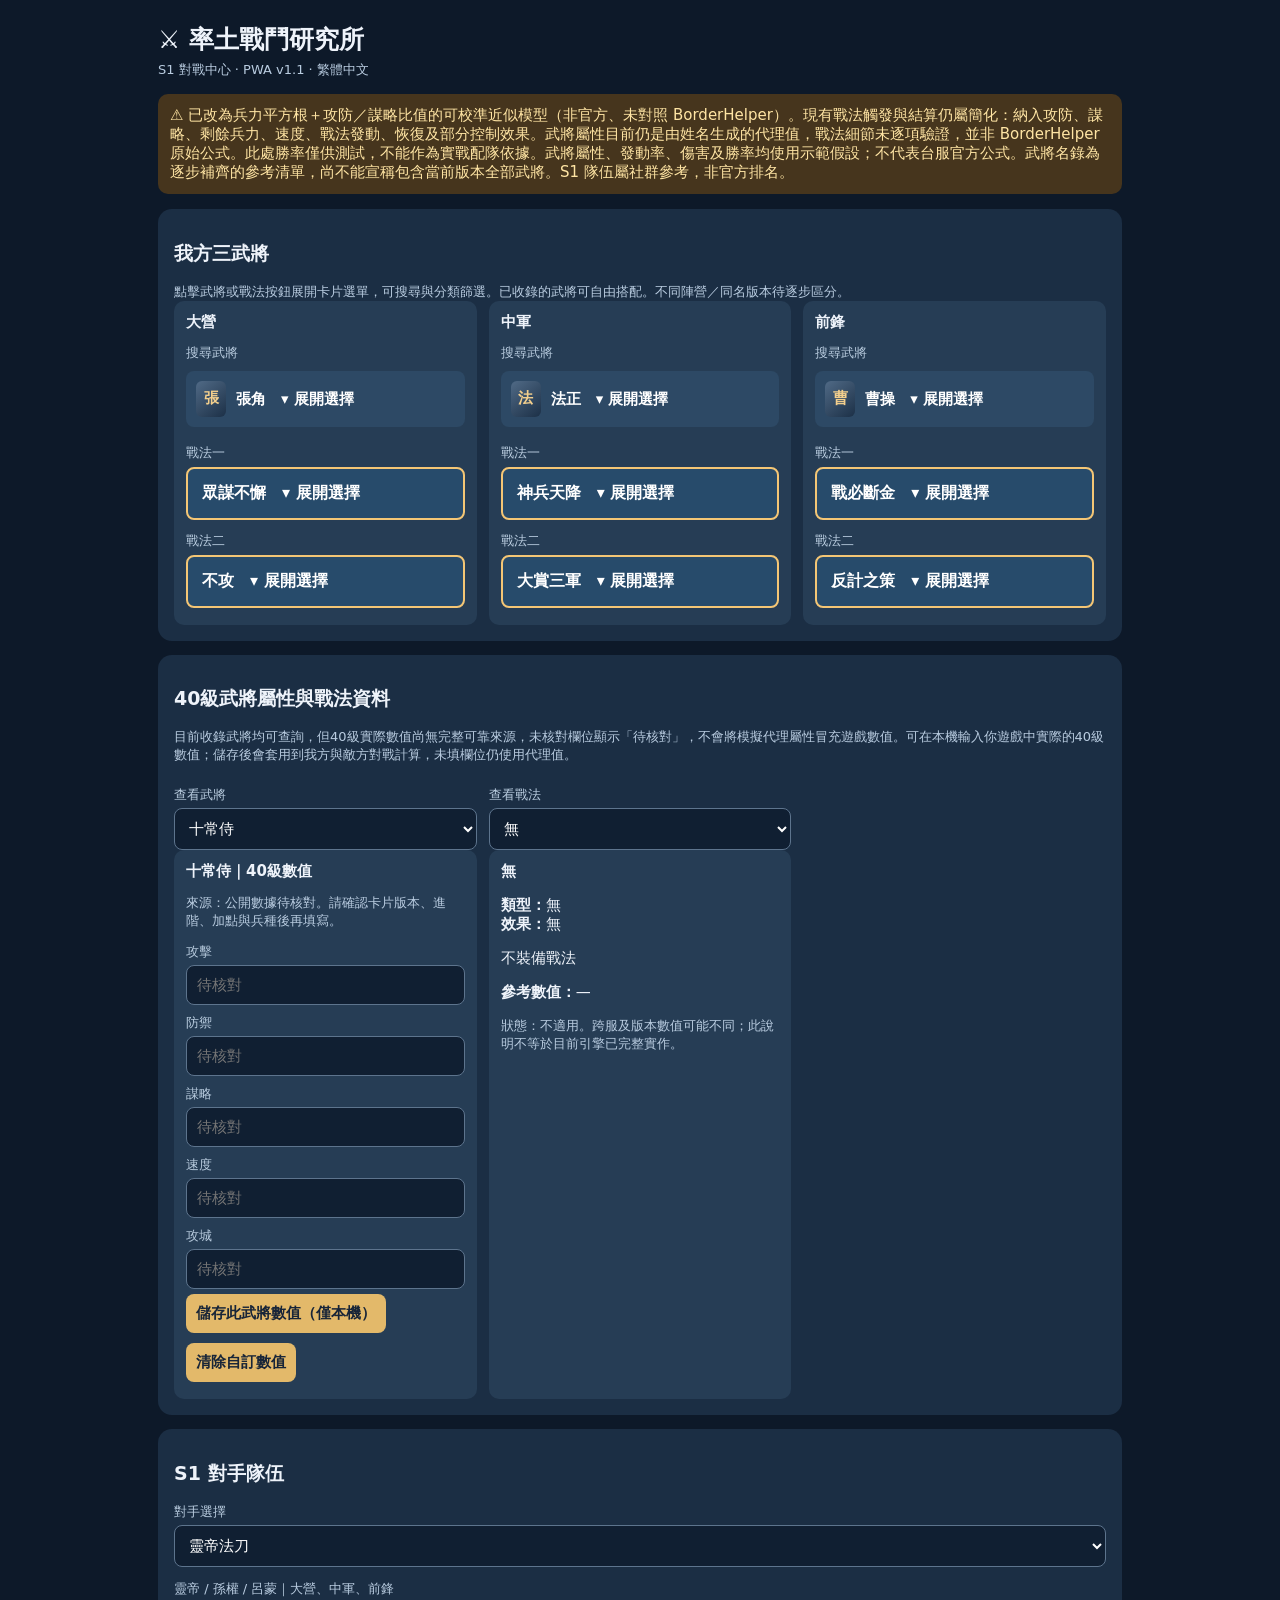
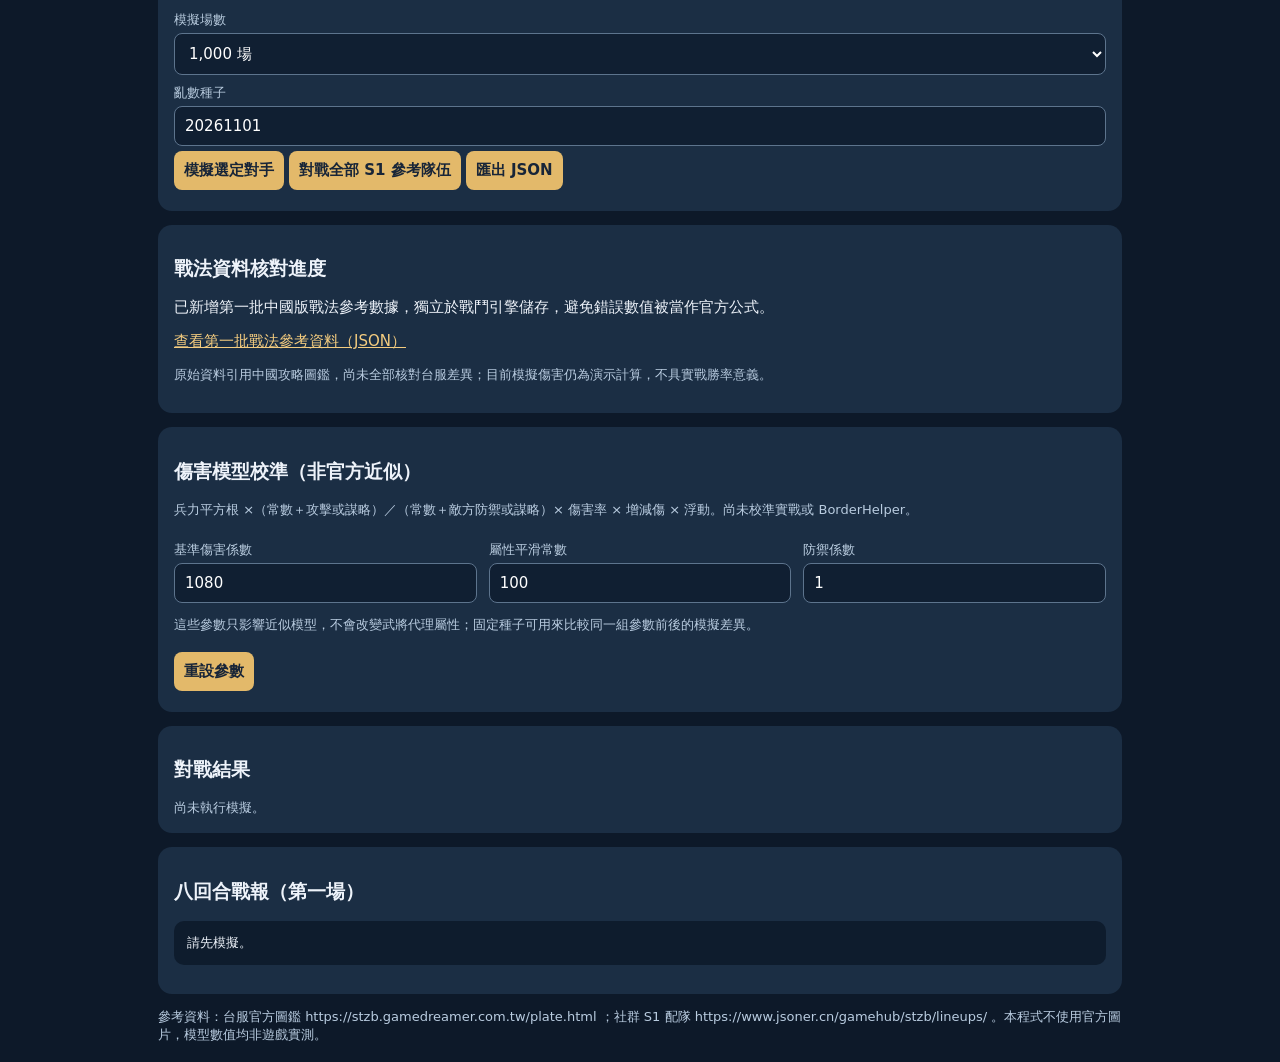
==== commit 5a64ad76: "Use sourced historical growth-derived level 40 stats automatically in battle" ====
--- a/stzb-pwa/index.html
+++ b/stzb-pwa/index.html
@@ -1,5 +1,5 @@
 <!doctype html><html lang="zh-Hant"><head><meta charset="utf-8"><meta name="viewport" content="width=device-width,initial-scale=1"><meta name="theme-color" content="#182b43"><link rel="manifest" href="./manifest.webmanifest"><link rel="icon" href="./icon.svg"><title>率土戰鬥研究所 S1</title><style>
-*{box-sizing:border-box}body{margin:0;background:#0d1929;color:#eef3fa;font:15px system-ui,'Noto Sans TC',sans-serif}main{max-width:1000px;margin:auto;padding:18px}h1{font-size:25px;margin:5px 0}h2{font-size:19px}section{background:#1b2e44;padding:16px;border-radius:14px;margin:14px 0}label{display:block;color:#b9ccdf;font-size:13px;margin:9px 0 4px}select,input,button{padding:10px;border-radius:8px;border:1px solid #5d748d;font:inherit}select,input{width:100%;background:#101f32;color:white}button{background:#e3b96a;color:#182538;border:0;font-weight:700;cursor:pointer;margin:5px 5px 5px 0}.grid{display:grid;grid-template-columns:repeat(3,minmax(0,1fr));gap:12px}.unit{background:#263d55;border-radius:10px;padding:12px}.muted{color:#b9cce0;font-size:13px}.warn{background:#46351d;padding:12px;border-radius:10px;color:#ffe5a4}.stats{display:flex;flex-wrap:wrap;gap:12px}.stat{background:#29445e;border-radius:9px;padding:12px;min-width:130px}.stat strong{display:block;font-size:22px}pre{white-space:pre-wrap;background:#0e1c2d;padding:13px;border-radius:10px;max-height:600px;overflow:auto;font-size:13px}table{width:100%;border-collapse:collapse;font-size:13px}td,th{padding:8px;border-bottom:1px solid #466078;text-align:left}small{color:#c9d6e2}@media(max-width:720px){.grid{grid-template-columns:1fr}h1{font-size:22px}}</style><style>.heroPick{background:#2d4965;color:white;width:100%;text-align:left}.heroOverlay{position:fixed;inset:0;background:#07101ce8;z-index:99;display:none;padding:15px;overflow:auto}.heroPanel{max-width:780px;margin:auto;background:#1b2e44;padding:16px;border-radius:15px}.heroCards{display:grid;grid-template-columns:repeat(auto-fill,minmax(105px,1fr));gap:9px;max-height:65vh;overflow:auto}.heroCard{display:flex;flex-direction:column;align-items:center;gap:7px;background:#29415b;color:#fff;border:1px solid #5c7794}.heroFace{display:grid;place-items:center;background:linear-gradient(140deg,#506a86,#1c3047);color:#f3cf8d;width:70px;height:80px;font-size:25px;border-radius:6px}.heroPick .heroFace{display:inline-grid;width:30px;height:36px;font-size:15px;margin-right:10px}.heroTabs{display:flex;flex-wrap:wrap;gap:4px}.heroTabs button{background:#304b68;color:white}.heroTabs .on{background:#e3b96a;color:#182538}</style><style>#team select[id^="t"],#customEnemyTeam select[id^="et"]{display:none!important}.tacticPick{display:block!important;border:2px solid #f4c675!important;padding:14px!important;font-size:16px!important;background:#274b6b!important;color:#fff!important}#team .unit label{margin-top:12px}</style><script src="./battle-engine.js"></script><script src="./reference-data.js"></script></head><body><main><h1>⚔️ 率土戰鬥研究所</h1><div class="muted">S1 對戰中心 · PWA v1.0 · 繁體中文</div><p class="warn">⚠️ 已改為兵力平方根＋攻防／謀略比值的可校準近似模型（非官方、未對照 BorderHelper）。現有戰法觸發與結算仍屬簡化：納入攻防、謀略、剩餘兵力、速度、戰法發動、恢復及部分控制效果。武將屬性目前仍是由姓名生成的代理值，戰法細節未逐項驗證，並非 BorderHelper 原始公式。此處勝率僅供測試，不能作為實戰配隊依據。武將屬性、發動率、傷害及勝率均使用示範假設；不代表台服官方公式。武將名錄為逐步補齊的參考清單，尚不能宣稱包含當前版本全部武將。S1 隊伍屬社群參考，非官方排名。</p>
+*{box-sizing:border-box}body{margin:0;background:#0d1929;color:#eef3fa;font:15px system-ui,'Noto Sans TC',sans-serif}main{max-width:1000px;margin:auto;padding:18px}h1{font-size:25px;margin:5px 0}h2{font-size:19px}section{background:#1b2e44;padding:16px;border-radius:14px;margin:14px 0}label{display:block;color:#b9ccdf;font-size:13px;margin:9px 0 4px}select,input,button{padding:10px;border-radius:8px;border:1px solid #5d748d;font:inherit}select,input{width:100%;background:#101f32;color:white}button{background:#e3b96a;color:#182538;border:0;font-weight:700;cursor:pointer;margin:5px 5px 5px 0}.grid{display:grid;grid-template-columns:repeat(3,minmax(0,1fr));gap:12px}.unit{background:#263d55;border-radius:10px;padding:12px}.muted{color:#b9cce0;font-size:13px}.warn{background:#46351d;padding:12px;border-radius:10px;color:#ffe5a4}.stats{display:flex;flex-wrap:wrap;gap:12px}.stat{background:#29445e;border-radius:9px;padding:12px;min-width:130px}.stat strong{display:block;font-size:22px}pre{white-space:pre-wrap;background:#0e1c2d;padding:13px;border-radius:10px;max-height:600px;overflow:auto;font-size:13px}table{width:100%;border-collapse:collapse;font-size:13px}td,th{padding:8px;border-bottom:1px solid #466078;text-align:left}small{color:#c9d6e2}@media(max-width:720px){.grid{grid-template-columns:1fr}h1{font-size:22px}}</style><style>.heroPick{background:#2d4965;color:white;width:100%;text-align:left}.heroOverlay{position:fixed;inset:0;background:#07101ce8;z-index:99;display:none;padding:15px;overflow:auto}.heroPanel{max-width:780px;margin:auto;background:#1b2e44;padding:16px;border-radius:15px}.heroCards{display:grid;grid-template-columns:repeat(auto-fill,minmax(105px,1fr));gap:9px;max-height:65vh;overflow:auto}.heroCard{display:flex;flex-direction:column;align-items:center;gap:7px;background:#29415b;color:#fff;border:1px solid #5c7794}.heroFace{display:grid;place-items:center;background:linear-gradient(140deg,#506a86,#1c3047);color:#f3cf8d;width:70px;height:80px;font-size:25px;border-radius:6px}.heroPick .heroFace{display:inline-grid;width:30px;height:36px;font-size:15px;margin-right:10px}.heroTabs{display:flex;flex-wrap:wrap;gap:4px}.heroTabs button{background:#304b68;color:white}.heroTabs .on{background:#e3b96a;color:#182538}</style><style>#team select[id^="t"],#customEnemyTeam select[id^="et"]{display:none!important}.tacticPick{display:block!important;border:2px solid #f4c675!important;padding:14px!important;font-size:16px!important;background:#274b6b!important;color:#fff!important}#team .unit label{margin-top:12px}</style><script src="./battle-engine.js"></script><script src="./reference-data.js"></script></head><body><main><h1>⚔️ 率土戰鬥研究所</h1><div class="muted">S1 對戰中心 · PWA v1.1 · 繁體中文</div><p class="warn">⚠️ 已改為兵力平方根＋攻防／謀略比值的可校準近似模型（非官方、未對照 BorderHelper）。現有戰法觸發與結算仍屬簡化：納入攻防、謀略、剩餘兵力、速度、戰法發動、恢復及部分控制效果。武將屬性目前仍是由姓名生成的代理值，戰法細節未逐項驗證，並非 BorderHelper 原始公式。此處勝率僅供測試，不能作為實戰配隊依據。武將屬性、發動率、傷害及勝率均使用示範假設；不代表台服官方公式。武將名錄為逐步補齊的參考清單，尚不能宣稱包含當前版本全部武將。S1 隊伍屬社群參考，非官方排名。</p>
 <section><h2>我方三武將</h2><div class="muted">點擊武將或戰法按鈕展開卡片選單，可搜尋與分類篩選。已收錄的武將可自由搭配。不同陣營／同名版本待逐步區分。</div><div class="grid" id="team"></div></section>
 <section><h2>40級武將屬性與戰法資料</h2><p class="muted">目前收錄武將均可查詢，但40級實際數值尚無完整可靠來源，未核對欄位顯示「待核對」，不會將模擬代理屬性冒充遊戲數值。可在本機輸入你遊戲中實際的40級數值；儲存後會套用到我方與敵方對戰計算，未填欄位仍使用代理值。</p><div class="grid"><div><label>查看武將</label><select id="statHero"></select></div><div><label>查看戰法</label><select id="statTactic"></select></div></div><div class="grid"><div class="unit" id="heroStatDetails"></div><div class="unit" id="tacticStatDetails"></div></div></section><section><h2>S1 對手隊伍</h2><label>對手選擇</label><select id="enemy"></select><p class="muted" id="enemyinfo"></p><div id="customEnemyWrap" hidden><h3>自訂敵軍：大營／中軍／前鋒</h3><p class="muted">點擊卡片選武將與戰法，使用與我方相同的圖像式選單。</p><div class="grid" id="customEnemyTeam"></div></div><label>模擬場數</label><select id="runs"><option value="1">1 場</option><option value="100">100 場</option><option value="1000" selected>1,000 場</option></select><label>亂數種子</label><input id="seed" type="number" value="20261101"><button id="run">模擬選定對手</button><button id="all">對戰全部 S1 參考隊伍</button><button id="export">匯出 JSON</button></section>
 <section><h2>戰法資料核對進度</h2><p>已新增第一批中國版戰法參考數據，獨立於戰鬥引擎儲存，避免錯誤數值被當作官方公式。</p><p><a style="color:#f4cc7f" href="./tactic-reference-batch1.json" target="_blank" rel="noopener">查看第一批戰法參考資料（JSON）</a></p><p class="muted">原始資料引用中國攻略圖鑑，尚未全部核對台服差異；目前模擬傷害仍為演示計算，不具實戰勝率意義。</p></section><section><h2>傷害模型校準（非官方近似）</h2><p class="muted">兵力平方根 ×（常數＋攻擊或謀略）／（常數＋敵方防禦或謀略）× 傷害率 × 增減傷 × 浮動。尚未校準實戰或 BorderHelper。</p><div class="grid"><div><label for="calBase">基準傷害係數</label><input id="calBase" type="number" min="100" max="5000" step="10" value="1080"></div><div><label for="calOffset">屬性平滑常數</label><input id="calOffset" type="number" min="1" max="1000" value="100"></div><div><label for="calDef">防禦係數</label><input id="calDef" type="number" min="0.1" max="5" step="0.05" value="1"></div></div><p class="muted">這些參數只影響近似模型，不會改變武將代理屬性；固定種子可用來比較同一組參數前後的模擬差異。</p><button type="button" id="resetCalibration">重設參數</button></section><section><h2>對戰結果</h2><div id="results" class="muted">尚未執行模擬。</div></section><section><h2>八回合戰報（第一場）</h2><pre id="report">請先模擬。</pre></section>
@@ -45,7 +45,7 @@
 $('#enemy').onchange=()=>{const custom=$('#enemy').value==='custom';$('#customEnemyWrap').hidden=!custom;$('#enemyinfo').textContent=custom?'自行配置敵軍武將與兩個戰法；下方「模擬選定對手」會使用這隊。':opponents[+$('#enemy').value].g.join(' / ')+'｜大營、中軍、前鋒'};
 $('#enemy').onchange();
 function rng(seed){return()=>{seed=(Math.imul(1664525,seed)+1013904223)>>>0;return seed/4294967296}}
-function model(team,op,r,verbose){return window.BattleEngine.simulate(team,op,r,verbose,{base:+$('#calBase').value,offset:+$('#calOffset').value,defenseFactor:+$('#calDef').value,heroStats:storedHeroStats()})}
+function model(team,op,r,verbose){const auto=Object.fromEntries(Object.entries(window.STZBReference.heroes).filter(([n,h])=>h.initial&&h.growth).map(([n,h])=>[n,{attack:h.attack,defense:h.defense,strategy:h.strategy,speed:h.speed,siege:h.siege}]));return window.BattleEngine.simulate(team,op,r,verbose,{base:+$('#calBase').value,offset:+$('#calOffset').value,defenseFactor:+$('#calDef').value,heroStats:{...auto,...storedHeroStats()}})}
 $('#resetCalibration').onclick=()=>{$('#calBase').value=1080;$('#calOffset').value=100;$('#calDef').value=1};let latest=null;function teamNow(){let t=defaults.map((_,i)=>({name:$('#g'+i).value.trim(),tactics:[$('#t'+i+'a').value,$('#t'+i+'b').value]}));if(t.some(x=>!names.includes(x.name)))throw Error('請從已收錄武將名錄選擇有效武將');if(new Set(t.map(x=>x.name)).size!==3)throw Error('三名武將不可重複');return t}
 function customOpponent(){const units=customDefaults.map((_,i)=>({name:$('#eg'+i).value.trim(),tactics:[$('#et'+i+'a').value,$('#et'+i+'b').value]}));if(units.some(u=>!names.includes(u.name)))throw Error('自訂敵方請從已收錄武將中選擇');if(new Set(units.map(u=>u.name)).size!==3)throw Error('敵方三名武將不可重複');return {name:'自訂對手',g:units.map(u=>u.name),t:units.map(u=>u.tactics)}}
 function calculate(all){let team,custom=null;try{team=teamNow();if(!all&&$('#enemy').value==='custom')custom=customOpponent()}catch(e){alert(e.message);return}let n=+$('#runs').value,seed=Number($('#seed').value)||1,targets=all?opponents:[custom||opponents[+$('#enemy').value]],records=[];for(let j=0;j<targets.length;j++){let o=targets[j],r=rng(seed+j*100003),wins=0,draws=0,dmg=0,remain=0,first=null;for(let k=0;k<n;k++){let x=model(team,o,r,k===0);if(!first)first=x;wins+=x.win?1:0;draws+=x.draw?1:0;dmg+=x.ownDamage;remain+=x.ownHp}records.push({name:o.name,enemy:o.g,enemyTactics:o.t,winRate:wins/n,drawRate:draws/n,meanDamage:Math.round(dmg/n),meanRemaining:Math.round(remain/n),first})}
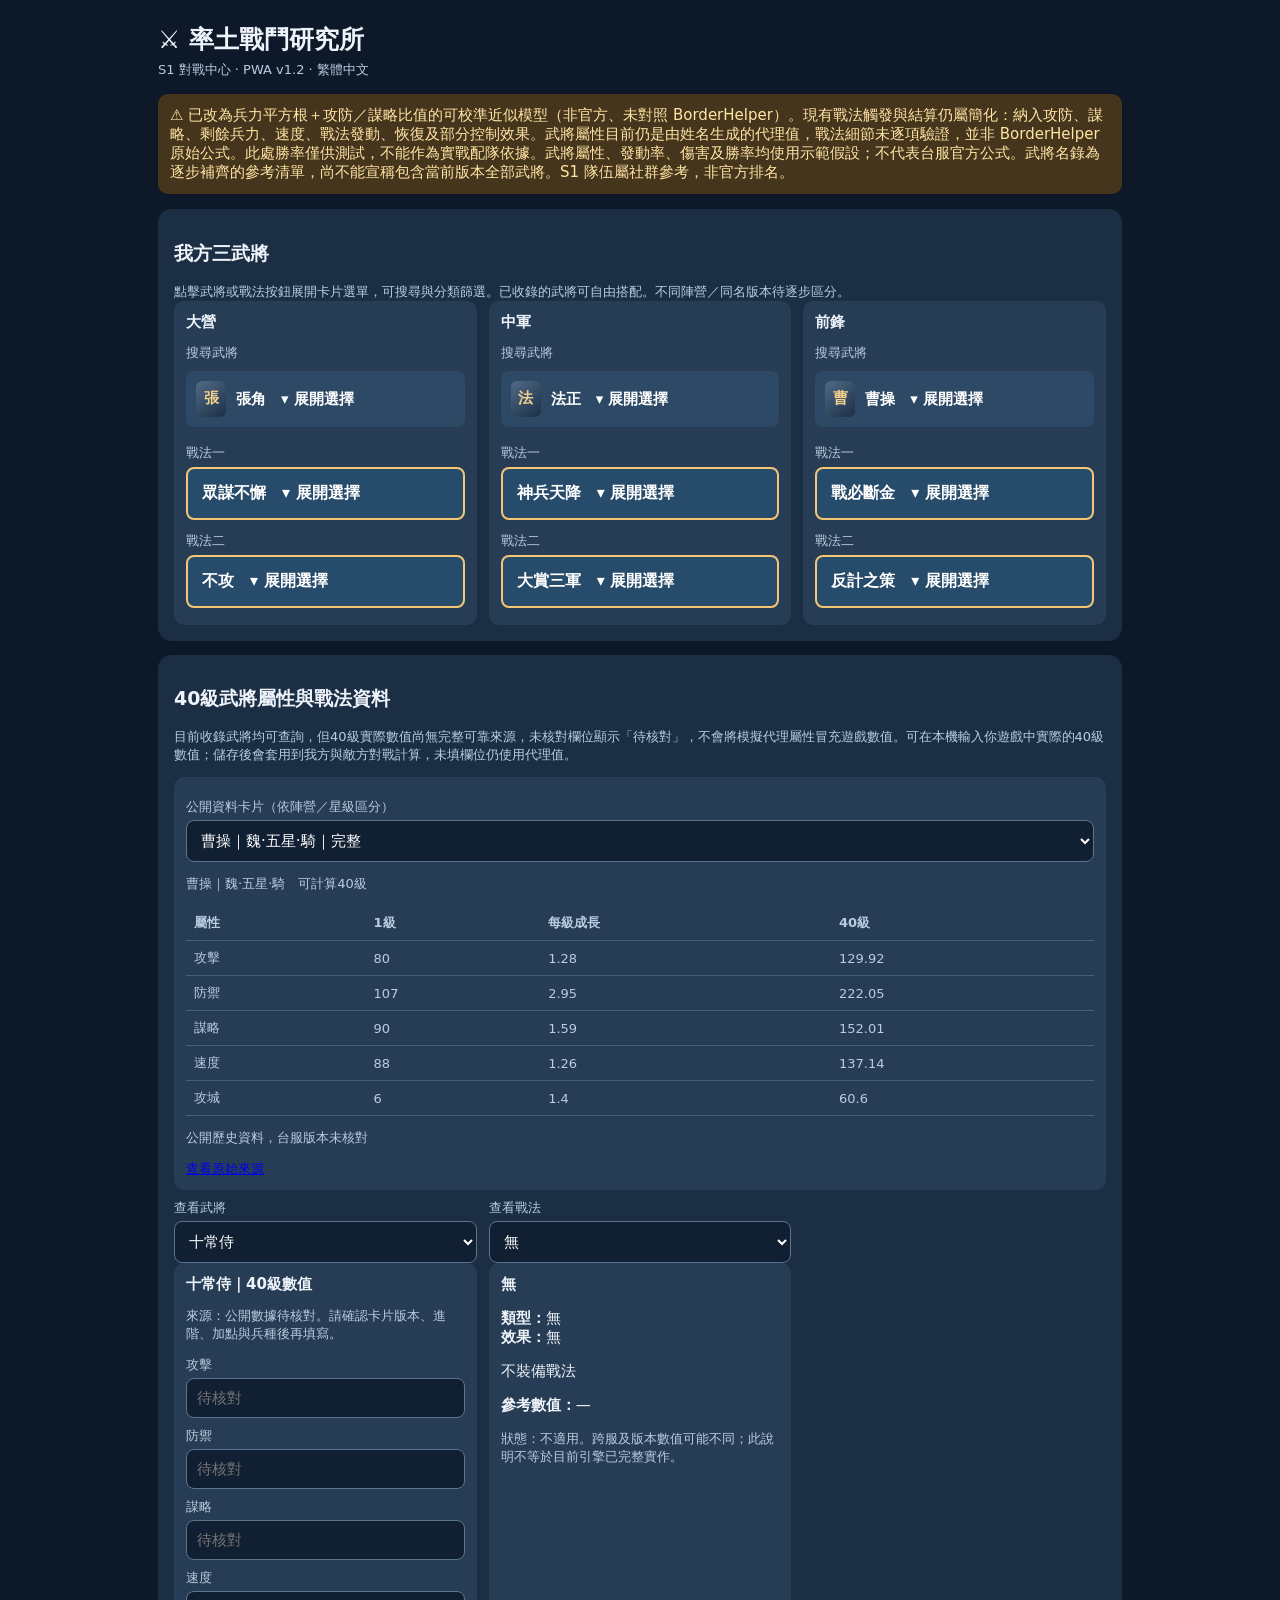
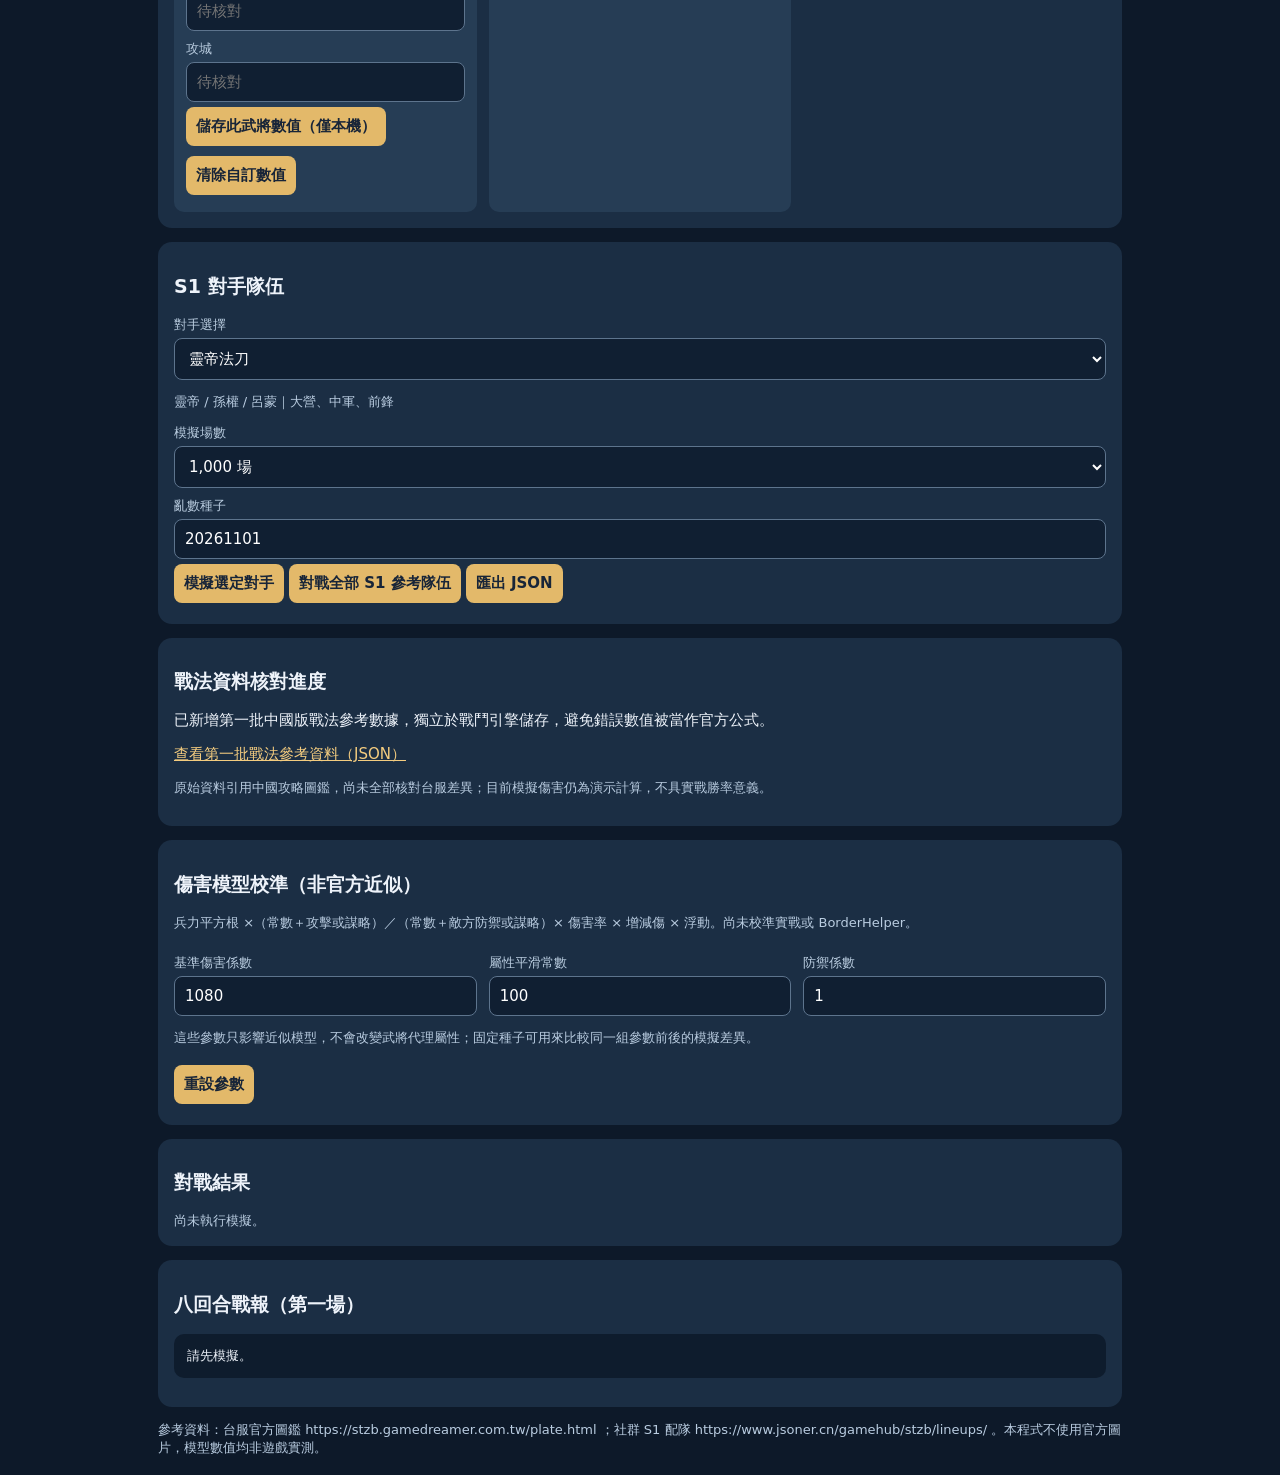
==== commit f96845f6: "Display variant-specific initial and growth stat source catalog with completeness status" ====
--- a/stzb-pwa/index.html
+++ b/stzb-pwa/index.html
@@ -1,7 +1,7 @@
 <!doctype html><html lang="zh-Hant"><head><meta charset="utf-8"><meta name="viewport" content="width=device-width,initial-scale=1"><meta name="theme-color" content="#182b43"><link rel="manifest" href="./manifest.webmanifest"><link rel="icon" href="./icon.svg"><title>率土戰鬥研究所 S1</title><style>
-*{box-sizing:border-box}body{margin:0;background:#0d1929;color:#eef3fa;font:15px system-ui,'Noto Sans TC',sans-serif}main{max-width:1000px;margin:auto;padding:18px}h1{font-size:25px;margin:5px 0}h2{font-size:19px}section{background:#1b2e44;padding:16px;border-radius:14px;margin:14px 0}label{display:block;color:#b9ccdf;font-size:13px;margin:9px 0 4px}select,input,button{padding:10px;border-radius:8px;border:1px solid #5d748d;font:inherit}select,input{width:100%;background:#101f32;color:white}button{background:#e3b96a;color:#182538;border:0;font-weight:700;cursor:pointer;margin:5px 5px 5px 0}.grid{display:grid;grid-template-columns:repeat(3,minmax(0,1fr));gap:12px}.unit{background:#263d55;border-radius:10px;padding:12px}.muted{color:#b9cce0;font-size:13px}.warn{background:#46351d;padding:12px;border-radius:10px;color:#ffe5a4}.stats{display:flex;flex-wrap:wrap;gap:12px}.stat{background:#29445e;border-radius:9px;padding:12px;min-width:130px}.stat strong{display:block;font-size:22px}pre{white-space:pre-wrap;background:#0e1c2d;padding:13px;border-radius:10px;max-height:600px;overflow:auto;font-size:13px}table{width:100%;border-collapse:collapse;font-size:13px}td,th{padding:8px;border-bottom:1px solid #466078;text-align:left}small{color:#c9d6e2}@media(max-width:720px){.grid{grid-template-columns:1fr}h1{font-size:22px}}</style><style>.heroPick{background:#2d4965;color:white;width:100%;text-align:left}.heroOverlay{position:fixed;inset:0;background:#07101ce8;z-index:99;display:none;padding:15px;overflow:auto}.heroPanel{max-width:780px;margin:auto;background:#1b2e44;padding:16px;border-radius:15px}.heroCards{display:grid;grid-template-columns:repeat(auto-fill,minmax(105px,1fr));gap:9px;max-height:65vh;overflow:auto}.heroCard{display:flex;flex-direction:column;align-items:center;gap:7px;background:#29415b;color:#fff;border:1px solid #5c7794}.heroFace{display:grid;place-items:center;background:linear-gradient(140deg,#506a86,#1c3047);color:#f3cf8d;width:70px;height:80px;font-size:25px;border-radius:6px}.heroPick .heroFace{display:inline-grid;width:30px;height:36px;font-size:15px;margin-right:10px}.heroTabs{display:flex;flex-wrap:wrap;gap:4px}.heroTabs button{background:#304b68;color:white}.heroTabs .on{background:#e3b96a;color:#182538}</style><style>#team select[id^="t"],#customEnemyTeam select[id^="et"]{display:none!important}.tacticPick{display:block!important;border:2px solid #f4c675!important;padding:14px!important;font-size:16px!important;background:#274b6b!important;color:#fff!important}#team .unit label{margin-top:12px}</style><script src="./battle-engine.js"></script><script src="./reference-data.js"></script></head><body><main><h1>⚔️ 率土戰鬥研究所</h1><div class="muted">S1 對戰中心 · PWA v1.1 · 繁體中文</div><p class="warn">⚠️ 已改為兵力平方根＋攻防／謀略比值的可校準近似模型（非官方、未對照 BorderHelper）。現有戰法觸發與結算仍屬簡化：納入攻防、謀略、剩餘兵力、速度、戰法發動、恢復及部分控制效果。武將屬性目前仍是由姓名生成的代理值，戰法細節未逐項驗證，並非 BorderHelper 原始公式。此處勝率僅供測試，不能作為實戰配隊依據。武將屬性、發動率、傷害及勝率均使用示範假設；不代表台服官方公式。武將名錄為逐步補齊的參考清單，尚不能宣稱包含當前版本全部武將。S1 隊伍屬社群參考，非官方排名。</p>
+*{box-sizing:border-box}body{margin:0;background:#0d1929;color:#eef3fa;font:15px system-ui,'Noto Sans TC',sans-serif}main{max-width:1000px;margin:auto;padding:18px}h1{font-size:25px;margin:5px 0}h2{font-size:19px}section{background:#1b2e44;padding:16px;border-radius:14px;margin:14px 0}label{display:block;color:#b9ccdf;font-size:13px;margin:9px 0 4px}select,input,button{padding:10px;border-radius:8px;border:1px solid #5d748d;font:inherit}select,input{width:100%;background:#101f32;color:white}button{background:#e3b96a;color:#182538;border:0;font-weight:700;cursor:pointer;margin:5px 5px 5px 0}.grid{display:grid;grid-template-columns:repeat(3,minmax(0,1fr));gap:12px}.unit{background:#263d55;border-radius:10px;padding:12px}.muted{color:#b9cce0;font-size:13px}.warn{background:#46351d;padding:12px;border-radius:10px;color:#ffe5a4}.stats{display:flex;flex-wrap:wrap;gap:12px}.stat{background:#29445e;border-radius:9px;padding:12px;min-width:130px}.stat strong{display:block;font-size:22px}pre{white-space:pre-wrap;background:#0e1c2d;padding:13px;border-radius:10px;max-height:600px;overflow:auto;font-size:13px}table{width:100%;border-collapse:collapse;font-size:13px}td,th{padding:8px;border-bottom:1px solid #466078;text-align:left}small{color:#c9d6e2}@media(max-width:720px){.grid{grid-template-columns:1fr}h1{font-size:22px}}</style><style>.heroPick{background:#2d4965;color:white;width:100%;text-align:left}.heroOverlay{position:fixed;inset:0;background:#07101ce8;z-index:99;display:none;padding:15px;overflow:auto}.heroPanel{max-width:780px;margin:auto;background:#1b2e44;padding:16px;border-radius:15px}.heroCards{display:grid;grid-template-columns:repeat(auto-fill,minmax(105px,1fr));gap:9px;max-height:65vh;overflow:auto}.heroCard{display:flex;flex-direction:column;align-items:center;gap:7px;background:#29415b;color:#fff;border:1px solid #5c7794}.heroFace{display:grid;place-items:center;background:linear-gradient(140deg,#506a86,#1c3047);color:#f3cf8d;width:70px;height:80px;font-size:25px;border-radius:6px}.heroPick .heroFace{display:inline-grid;width:30px;height:36px;font-size:15px;margin-right:10px}.heroTabs{display:flex;flex-wrap:wrap;gap:4px}.heroTabs button{background:#304b68;color:white}.heroTabs .on{background:#e3b96a;color:#182538}</style><style>#team select[id^="t"],#customEnemyTeam select[id^="et"]{display:none!important}.tacticPick{display:block!important;border:2px solid #f4c675!important;padding:14px!important;font-size:16px!important;background:#274b6b!important;color:#fff!important}#team .unit label{margin-top:12px}</style><script src="./battle-engine.js"></script><script src="./reference-data.js"></script></head><body><main><h1>⚔️ 率土戰鬥研究所</h1><div class="muted">S1 對戰中心 · PWA v1.2 · 繁體中文</div><p class="warn">⚠️ 已改為兵力平方根＋攻防／謀略比值的可校準近似模型（非官方、未對照 BorderHelper）。現有戰法觸發與結算仍屬簡化：納入攻防、謀略、剩餘兵力、速度、戰法發動、恢復及部分控制效果。武將屬性目前仍是由姓名生成的代理值，戰法細節未逐項驗證，並非 BorderHelper 原始公式。此處勝率僅供測試，不能作為實戰配隊依據。武將屬性、發動率、傷害及勝率均使用示範假設；不代表台服官方公式。武將名錄為逐步補齊的參考清單，尚不能宣稱包含當前版本全部武將。S1 隊伍屬社群參考，非官方排名。</p>
 <section><h2>我方三武將</h2><div class="muted">點擊武將或戰法按鈕展開卡片選單，可搜尋與分類篩選。已收錄的武將可自由搭配。不同陣營／同名版本待逐步區分。</div><div class="grid" id="team"></div></section>
-<section><h2>40級武將屬性與戰法資料</h2><p class="muted">目前收錄武將均可查詢，但40級實際數值尚無完整可靠來源，未核對欄位顯示「待核對」，不會將模擬代理屬性冒充遊戲數值。可在本機輸入你遊戲中實際的40級數值；儲存後會套用到我方與敵方對戰計算，未填欄位仍使用代理值。</p><div class="grid"><div><label>查看武將</label><select id="statHero"></select></div><div><label>查看戰法</label><select id="statTactic"></select></div></div><div class="grid"><div class="unit" id="heroStatDetails"></div><div class="unit" id="tacticStatDetails"></div></div></section><section><h2>S1 對手隊伍</h2><label>對手選擇</label><select id="enemy"></select><p class="muted" id="enemyinfo"></p><div id="customEnemyWrap" hidden><h3>自訂敵軍：大營／中軍／前鋒</h3><p class="muted">點擊卡片選武將與戰法，使用與我方相同的圖像式選單。</p><div class="grid" id="customEnemyTeam"></div></div><label>模擬場數</label><select id="runs"><option value="1">1 場</option><option value="100">100 場</option><option value="1000" selected>1,000 場</option></select><label>亂數種子</label><input id="seed" type="number" value="20261101"><button id="run">模擬選定對手</button><button id="all">對戰全部 S1 參考隊伍</button><button id="export">匯出 JSON</button></section>
+<section><h2>40級武將屬性與戰法資料</h2><p class="muted">目前收錄武將均可查詢，但40級實際數值尚無完整可靠來源，未核對欄位顯示「待核對」，不會將模擬代理屬性冒充遊戲數值。可在本機輸入你遊戲中實際的40級數值；儲存後會套用到我方與敵方對戰計算，未填欄位仍使用代理值。</p><div class="unit"><label>公開資料卡片（依陣營／星級區分）</label><select id="publicCard"></select><div id="publicCardInfo" class="muted"></div></div><div class="grid"><div><label>查看武將</label><select id="statHero"></select></div><div><label>查看戰法</label><select id="statTactic"></select></div></div><div class="grid"><div class="unit" id="heroStatDetails"></div><div class="unit" id="tacticStatDetails"></div></div></section><section><h2>S1 對手隊伍</h2><label>對手選擇</label><select id="enemy"></select><p class="muted" id="enemyinfo"></p><div id="customEnemyWrap" hidden><h3>自訂敵軍：大營／中軍／前鋒</h3><p class="muted">點擊卡片選武將與戰法，使用與我方相同的圖像式選單。</p><div class="grid" id="customEnemyTeam"></div></div><label>模擬場數</label><select id="runs"><option value="1">1 場</option><option value="100">100 場</option><option value="1000" selected>1,000 場</option></select><label>亂數種子</label><input id="seed" type="number" value="20261101"><button id="run">模擬選定對手</button><button id="all">對戰全部 S1 參考隊伍</button><button id="export">匯出 JSON</button></section>
 <section><h2>戰法資料核對進度</h2><p>已新增第一批中國版戰法參考數據，獨立於戰鬥引擎儲存，避免錯誤數值被當作官方公式。</p><p><a style="color:#f4cc7f" href="./tactic-reference-batch1.json" target="_blank" rel="noopener">查看第一批戰法參考資料（JSON）</a></p><p class="muted">原始資料引用中國攻略圖鑑，尚未全部核對台服差異；目前模擬傷害仍為演示計算，不具實戰勝率意義。</p></section><section><h2>傷害模型校準（非官方近似）</h2><p class="muted">兵力平方根 ×（常數＋攻擊或謀略）／（常數＋敵方防禦或謀略）× 傷害率 × 增減傷 × 浮動。尚未校準實戰或 BorderHelper。</p><div class="grid"><div><label for="calBase">基準傷害係數</label><input id="calBase" type="number" min="100" max="5000" step="10" value="1080"></div><div><label for="calOffset">屬性平滑常數</label><input id="calOffset" type="number" min="1" max="1000" value="100"></div><div><label for="calDef">防禦係數</label><input id="calDef" type="number" min="0.1" max="5" step="0.05" value="1"></div></div><p class="muted">這些參數只影響近似模型，不會改變武將代理屬性；固定種子可用來比較同一組參數前後的模擬差異。</p><button type="button" id="resetCalibration">重設參數</button></section><section><h2>對戰結果</h2><div id="results" class="muted">尚未執行模擬。</div></section><section><h2>八回合戰報（第一場）</h2><pre id="report">請先模擬。</pre></section>
 <footer class="muted">參考資料：台服官方圖鑑 https://stzb.gamedreamer.com.tw/plate.html ；社群 S1 配隊 https://www.jsoner.cn/gamehub/stzb/lineups/ 。本程式不使用官方圖片，模型數值均非遊戲實測。</footer></main><script>
 'use strict';
@@ -24,7 +24,7 @@
 function storedHeroStats(){try{return JSON.parse(localStorage.getItem('stzbLevel40Verified')||'{}')}catch{return {}}}
 function showHeroStats(){
  const n=$('#statHero').value,v=storedHeroStats()[n]||{},base=ref.heroes[n]||{};
- $('#heroStatDetails').innerHTML='<strong>'+escape(n)+'｜40級數值</strong><p class="muted">來源：'+(v.saved?'使用者本機輸入（未經外部核實）':'公開數據待核對')+'。請確認卡片版本、進階、加點與兵種後再填寫。</p>'+statFields.map(([key,label])=>'<label>'+label+'</label><input type="number" min="0" max="2000" step="0.01" data-stat="'+key+'" placeholder="待核對" value="'+escape(v[key]??base[key]??'')+'">').join('')+'<button id="saveHeroStat" type="button">儲存此武將數值（僅本機）</button><button id="clearHeroStat" type="button">清除自訂數值</button>';
+ $('#heroStatDetails').innerHTML='<strong>'+escape(n)+'｜40級數值</strong><p class="muted">來源：'+(v.saved?'使用者本機輸入（未經外部核實）':(base.initial?'公開歷史資料自動換算（台服待核對）':'公開數據待核對'))+'。請確認卡片版本、進階、加點與兵種後再填寫。</p>'+statFields.map(([key,label])=>'<label>'+label+'</label><input type="number" min="0" max="2000" step="0.01" data-stat="'+key+'" placeholder="待核對" value="'+escape(v[key]??base[key]??'')+'">').join('')+'<button id="saveHeroStat" type="button">儲存此武將數值（僅本機）</button><button id="clearHeroStat" type="button">清除自訂數值</button>';
  $('#saveHeroStat').onclick=()=>{const all=storedHeroStats(),values={saved:true};for(const [key] of statFields){const str=$('#heroStatDetails [data-stat="'+key+'"]').value.trim();if(str!==''){const val=Number(str);if(!Number.isFinite(val)||val<0||val>2000){alert('數值必須在0至2000之間');return}values[key]=val}}all[n]=values;try{localStorage.setItem('stzbLevel40Verified',JSON.stringify(all));showHeroStats()}catch{alert('本機儲存失敗')}};
  $('#clearHeroStat').onclick=()=>{const all=storedHeroStats();delete all[n];localStorage.setItem('stzbLevel40Verified',JSON.stringify(all));showHeroStats()};
 }
@@ -32,6 +32,8 @@
  const n=$('#statTactic').value,v=ref.tactics[n];
  $('#tacticStatDetails').innerHTML='<strong>'+escape(n)+'</strong><p><b>類型：</b>'+escape(v.type)+'<br><b>效果：</b>'+escape(v.effect)+'</p><p>'+escape(v.description)+'</p><p><b>參考數值：</b>'+escape(v.numbers??'待核對')+'</p><p class="muted">狀態：'+escape(v.status)+'。跨服及版本數值可能不同；此說明不等於目前引擎已完整實作。</p>';
 }
+function showPublicCard(){const card=ref.cardCatalog[Number($('#publicCard').value)];if(!card)return;const labels={attack:'攻擊',defense:'防禦',strategy:'謀略',speed:'速度',siege:'攻城'};const rows=Object.keys(labels).map(key=>'<tr><td>'+labels[key]+'</td><td>'+(card.initial?.[key]??'待補')+'</td><td>'+(card.growth?.[key]??'待補')+'</td><td>'+(card.complete?ref.calculateAtLevel(card,40)[key]:'待補')+'</td></tr>').join('');$('#publicCardInfo').innerHTML='<p>'+escape(card.name+'｜'+card.variant)+'　'+(card.complete?'可計算40級':'資料尚不完整')+'</p><table><thead><tr><th>屬性</th><th>1級</th><th>每級成長</th><th>40級</th></tr></thead><tbody>'+rows+'</tbody></table><p>'+escape(card.status)+'</p><a href="'+escape(card.source)+'" target="_blank" rel="noopener">查看原始來源</a>';}
+$('#publicCard').innerHTML=ref.cardCatalog.map((card,i)=>'<option value="'+i+'">'+escape(card.name+'｜'+card.variant+(card.complete?'｜完整':'｜待補'))+'</option>').join('');$('#publicCard').onchange=showPublicCard;showPublicCard();
 $('#statHero').innerHTML=names.map(n=>'<option>'+escape(n)+'</option>').join('');
 $('#statTactic').innerHTML=tactics.map(n=>'<option>'+escape(n)+'</option>').join('');
 $('#statHero').onchange=showHeroStats;$('#statTactic').onchange=showTacticStats;showHeroStats();showTacticStats();
